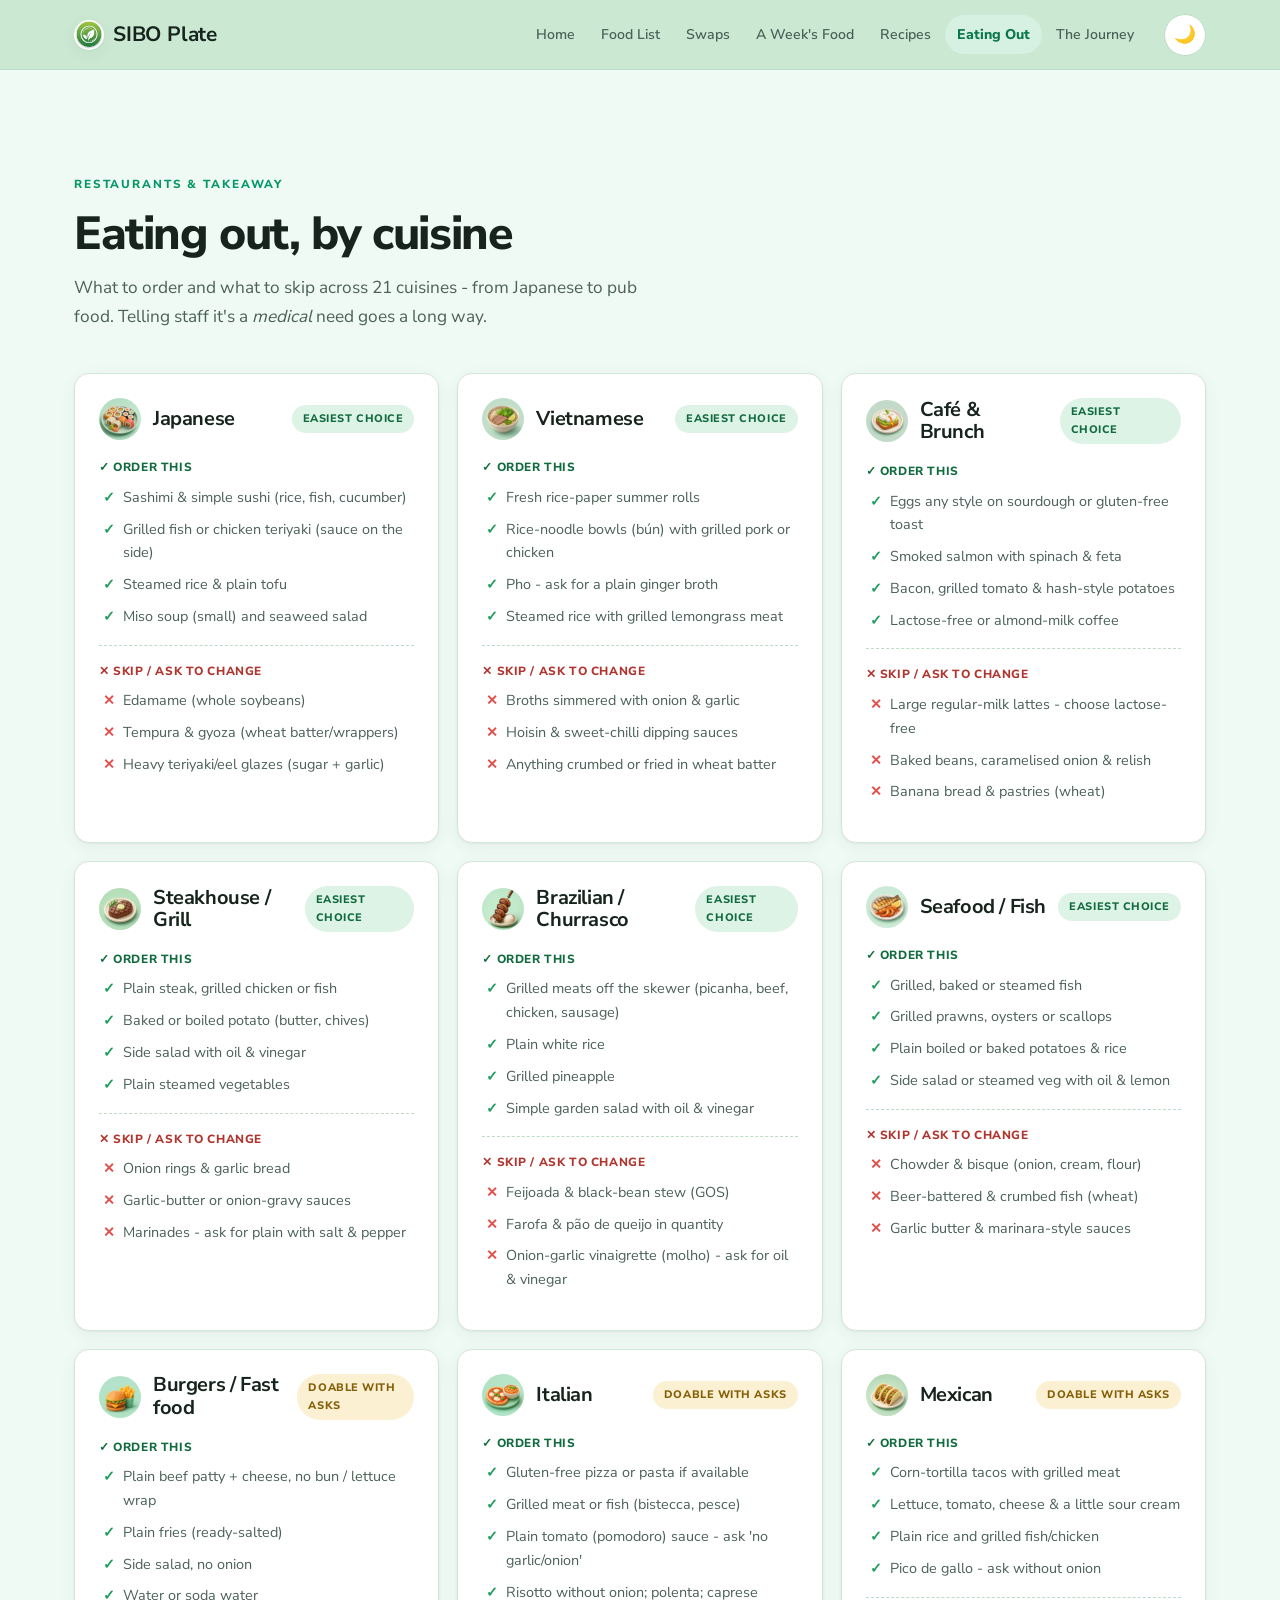
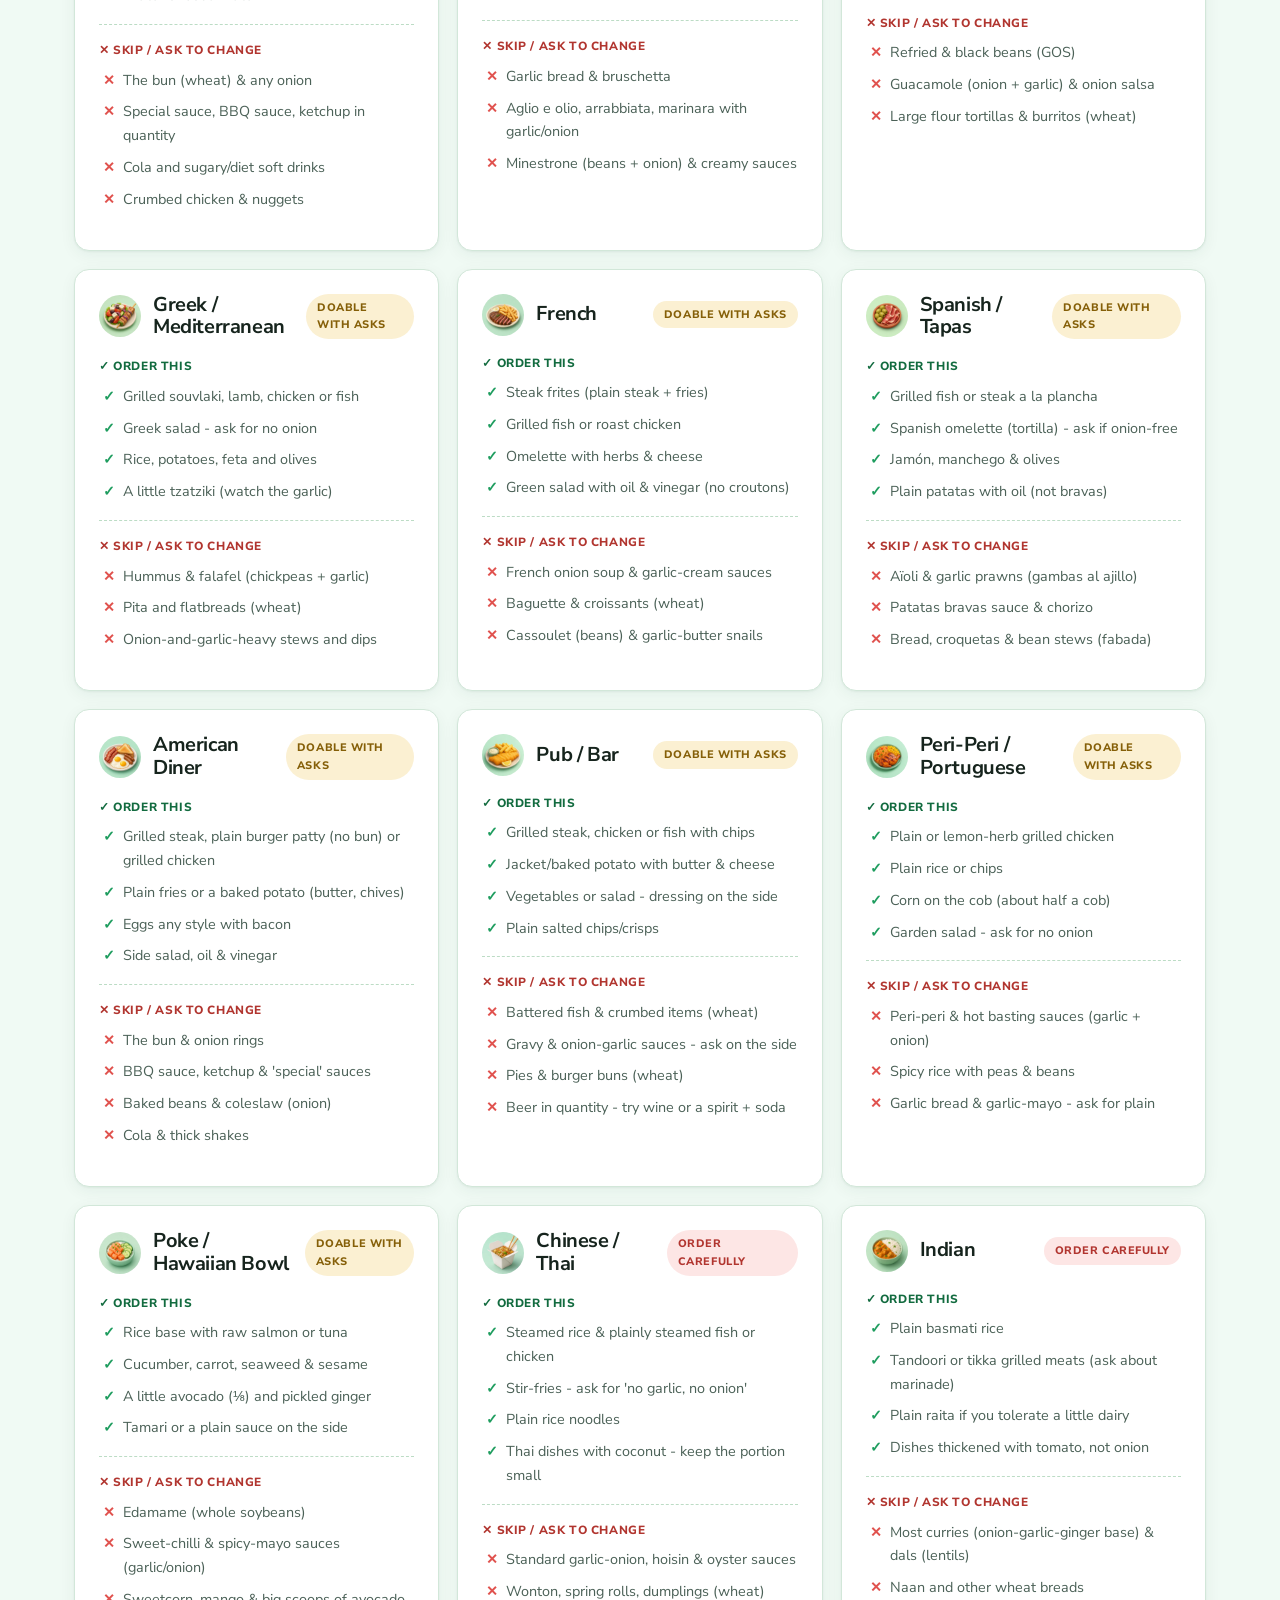
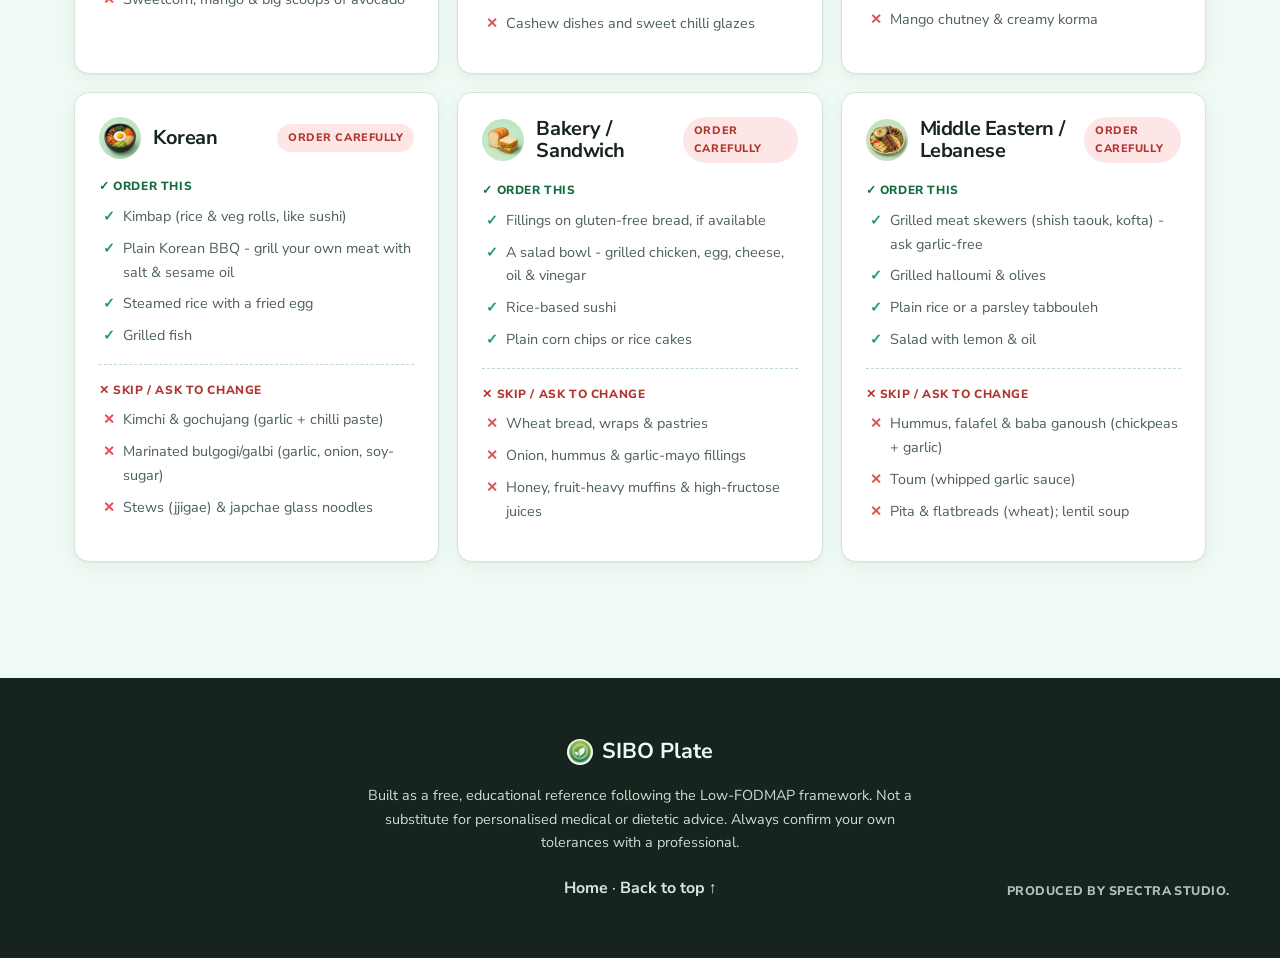
==== eating-out.html @ 744a4875 "Revert "Add 5 selectable colour themes with a header palette picker" This reverts commit 7a959d44ee6" ====
<!DOCTYPE html>
<html lang="en">
<head>
  <meta charset="UTF-8" />
  <meta name="viewport" content="width=device-width, initial-scale=1.0" />
  <meta name="description" content="How to eat out with SIBO on a Low-FODMAP diet - what to order and what to skip across 21 cuisines, from Japanese and Vietnamese to pub, café and bakery." />
  <title>Eating Out · SIBO Plate</title>

  <link rel="preload" href="fonts/nunito-sans.woff2" as="font" type="font/woff2" crossorigin />
  <link rel="stylesheet" href="css/styles.css?v=20260723-1" />
  <link rel="icon" href="assets/img/logo.webp" />
</head>
<body data-page="eatout">
  <main>
    <section id="eatout" class="section">
      <div class="section-head">
        <span class="kicker">Restaurants &amp; takeaway</span>
        <h2>Eating out, by cuisine</h2>
        <p class="section-sub">What to order and what to skip across 21 cuisines - from Japanese to pub food. Telling staff it's a <em>medical</em> need goes a long way.</p>
      </div>
      <div id="cuisineGrid" class="cuisine-grid"></div>
    </section>
  </main>

  <script src="js/data.js?v=20260723-1"></script>
  <script src="js/layout.js?v=20260723-1"></script>
  <script src="js/app.js?v=20260723-1"></script>
</body>
</html>
---- css/styles.css ----
/* =========================================================================
   SIBO Plate - Stylesheet  ·  "Fresh Green · Modern Wellbeing"
   Self-contained: self-hosted variable font (Nunito Sans), no external CDNs.
   ========================================================================= */

/* ----------------------------- Fonts ----------------------------- */
@font-face {
  font-family: "Nunito Sans";
  src: url("../fonts/nunito-sans.woff2") format("woff2");
  font-weight: 200 900;
  font-style: normal;
  font-display: swap;
}

/* ----------------------------- Design tokens ----------------------------- */
:root {
  /* Fresh green surfaces (light) */
  --bg:            #f0faf4;
  --bg-alt:        #e3f3e8;
  --surface:       #ffffff;
  --surface-2:     #eef8f1;
  --header-bg:     #c7e6cf;
  --ink:           #16241d;
  --ink-soft:      #4b6157;
  --ink-faint:     #84a094;
  --border:        #d2e7d9;
  --border-strong: #bcdcc5;

  /* Primary = fresh emerald */
  --primary:       #109a63;
  --primary-deep:  #0b774c;
  --primary-soft:  #d6f0e2;

  /* Accent = vivid mint-emerald (CTAs / highlights) */
  --accent:        #10b981;
  --accent-deep:   #059669;
  --accent-soft:   #d3f4e6;

  /* Traffic lights (clean, accessible) */
  --green:         #1f9d5f;  --green-bg: #ddf3e6;  --green-ink: #126b3f;
  --yellow:        #c8920c;  --yellow-bg:#fbf0d2;  --yellow-ink:#855f08;
  --red:           #e0524e;  --red-bg:   #fde6e5;  --red-ink:   #b1352f;

  /* Shape + depth */
  --radius:        15px;
  --radius-sm:     11px;
  --radius-lg:     22px;
  --shadow-sm:     0 1px 2px rgba(16,60,40,.05), 0 4px 16px rgba(16,72,46,.06);
  --shadow-md:     0 8px 26px rgba(12,70,45,.09), 0 18px 44px rgba(12,70,45,.07);
  --shadow-lg:     0 28px 70px rgba(8,52,36,.18);

  --maxw:          1180px;
  --header-h:      70px;

  /* --serif kept as the variable name, now a clean sans for a modern look */
  --serif: "Nunito Sans", -apple-system, BlinkMacSystemFont, "Segoe UI", Roboto, sans-serif;
  --sans:  "Nunito Sans", -apple-system, BlinkMacSystemFont, "Segoe UI", Roboto, sans-serif;
  --ease:  cubic-bezier(.4, 0, .2, 1);
}

[data-theme="dark"] {
  --bg:            #0e1613;
  --bg-alt:        #0a1210;
  --surface:       #16211c;
  --surface-2:     #1d2a24;
  --header-bg:     #070d0b;
  --ink:           #e9f2ec;
  --ink-soft:      #a6bbb0;
  --ink-faint:     #74907f;
  --border:        #25342c;
  --border-strong: #324339;

  --primary:       #34d399;
  --primary-deep:  #6ee7b7;
  --primary-soft:  #112a20;

  --accent:        #2dd4a4;
  --accent-deep:   #5fe9c2;
  --accent-soft:   #0f2a20;

  --green: #3ecf86; --green-bg: #122a1d; --green-ink: #84e3b0;
  --yellow:#e0b04a; --yellow-bg:#2c2410; --yellow-ink:#f0cd80;
  --red:   #f0726e; --red-bg:   #341a1a; --red-ink:  #f4a6a2;

  --shadow-sm: 0 1px 2px rgba(0,0,0,.45);
  --shadow-md: 0 10px 28px rgba(0,0,0,.5);
  --shadow-lg: 0 28px 70px rgba(0,0,0,.65);
}

/* ----------------------------- Base ----------------------------- */
* { box-sizing: border-box; }
html { scroll-behavior: smooth; scroll-padding-top: calc(var(--header-h) + 14px); }
body {
  margin: 0; font-family: var(--sans); color: var(--ink); background: var(--bg);
  line-height: 1.65; -webkit-font-smoothing: antialiased; text-rendering: optimizeLegibility;
  transition: background .4s var(--ease), color .4s var(--ease);
}
h1, h2, h3, h4 { font-family: var(--serif); line-height: 1.12; margin: 0; font-weight: 700; letter-spacing: -.02em; }
p { margin: 0; }
a { color: var(--primary-deep); text-decoration: none; }
a:hover { text-decoration: underline; }
em { font-style: italic; }
::selection { background: var(--accent-soft); color: var(--accent-deep); }

/* ----------------------------- Header ----------------------------- */
.site-header {
  position: sticky; top: 0; z-index: 50; height: var(--header-h);
  background: color-mix(in srgb, var(--header-bg) 90%, transparent);
  backdrop-filter: saturate(160%) blur(14px);
  border-bottom: 1px solid var(--border-strong);
}
.header-inner { max-width: var(--maxw); margin: 0 auto; height: 100%; padding: 0 24px; display: flex; align-items: center; gap: 18px; }
.brand { display: flex; align-items: center; gap: 9px; font-family: var(--serif); font-weight: 700; font-size: 1.3rem; color: var(--ink); letter-spacing: -.01em; }
.brand:hover { text-decoration: none; }
.brand-mark { font-size: 1.35rem; }
.main-nav { margin-left: auto; display: flex; gap: 2px; flex-wrap: wrap; }
.main-nav a { color: var(--ink-soft); font-weight: 600; font-size: .88rem; padding: 8px 12px; border-radius: 999px; transition: color .2s, background .2s; }
.main-nav a:hover { color: var(--primary-deep); background: var(--primary-soft); text-decoration: none; }
.main-nav a.is-active, .main-nav a[aria-current="page"] { color: var(--primary-deep); background: var(--primary-soft); font-weight: 800; }
.header-actions { display: flex; align-items: center; gap: 6px; }
.icon-btn {
  display: grid; place-items: center; width: 42px; height: 42px; border-radius: 50%;
  border: 1px solid var(--border-strong); background: var(--surface); color: var(--ink);
  font-size: 1.1rem; cursor: pointer; transition: background .2s, border-color .2s, transform .15s;
}
.icon-btn:hover { background: var(--surface-2); border-color: var(--accent); }
.icon-btn:active { transform: scale(.93); }
.nav-toggle { display: none; }

/* ----------------------------- Hero ----------------------------- */
.hero {
  position: relative; overflow: hidden;
  padding: clamp(56px, 9vw, 120px) 24px clamp(44px, 6vw, 84px);
  background:
    radial-gradient(1200px 520px at 82% -6%, var(--accent-soft), transparent 58%),
    radial-gradient(1000px 560px at 4% 10%, var(--primary-soft), transparent 56%);
}
.hero-content { position: relative; max-width: var(--maxw); margin: 0 auto; }
.eyebrow { text-transform: uppercase; letter-spacing: .18em; font-size: .74rem; font-weight: 800; color: var(--accent-deep); margin-bottom: 20px; }
.hero h1 { font-size: clamp(2.5rem, 6.2vw, 4.7rem); font-weight: 800; max-width: 15ch; letter-spacing: -.035em; }
.hero h1 .accent { color: var(--primary); }
.lede { margin-top: 24px; max-width: 56ch; font-size: clamp(1.08rem, 2vw, 1.32rem); color: var(--ink-soft); }
.lede strong { color: var(--ink); font-weight: 700; }
.hero-cta { margin-top: 32px; display: flex; gap: 13px; flex-wrap: wrap; }
.btn { display: inline-flex; align-items: center; gap: 8px; padding: 14px 28px; border-radius: 999px; font-weight: 700; font-size: 1rem; font-family: var(--sans); cursor: pointer; border: 1.5px solid transparent; transition: transform .15s, box-shadow .2s, background .2s; }
.btn:hover { text-decoration: none; transform: translateY(-2px); }
.btn-primary { background: var(--accent); color: #fff; box-shadow: 0 8px 22px color-mix(in srgb, var(--accent) 40%, transparent); }
.btn-primary:hover { background: var(--accent-deep); }
.btn-ghost { background: transparent; color: var(--ink); border-color: var(--border-strong); }
.btn-ghost:hover { background: var(--surface); border-color: var(--accent); }

.hero-stats { display: flex; gap: clamp(22px, 5vw, 56px); margin: 44px 0 0; flex-wrap: wrap; }
.hero-stats div { display: flex; flex-direction: column; }
.hero-stats dt { font-family: var(--serif); font-size: clamp(1.7rem, 3vw, 2.3rem); font-weight: 600; color: var(--primary-deep); }
.hero-stats dd { margin: 2px 0 0; font-size: .82rem; text-transform: uppercase; letter-spacing: .08em; color: var(--ink-faint); font-weight: 700; }

/* ----------------------------- Disclaimer ----------------------------- */
.disclaimer {
  max-width: var(--maxw); margin: 0 auto; padding: 16px 22px; display: flex; gap: 14px; align-items: flex-start;
  background: var(--surface); border: 1px solid var(--border); border-left: 4px solid var(--accent);
  border-radius: var(--radius-sm); box-shadow: var(--shadow-sm); position: relative; z-index: 2;
  width: calc(100% - 48px); margin-top: -8px;
}
.disclaimer-icon { font-size: 1.25rem; }
.disclaimer p { font-size: .92rem; color: var(--ink-soft); }
.disclaimer strong { color: var(--ink); }

/* ----------------------------- Sections ----------------------------- */
.section { max-width: var(--maxw); margin: 0 auto; padding: clamp(58px, 8vw, 100px) 24px; }
.section-alt { background: var(--bg-alt); max-width: none; }
.section-alt > * { max-width: var(--maxw); margin-left: auto; margin-right: auto; }
.section-head { margin-bottom: 42px; }
.kicker { display: inline-block; text-transform: uppercase; letter-spacing: .16em; font-size: .73rem; font-weight: 800; color: var(--accent-deep); margin-bottom: 14px; }
.section-head h2 { font-size: clamp(1.9rem, 4vw, 2.9rem); font-weight: 800; letter-spacing: -.03em; }
.section-sub { margin-top: 14px; max-width: 60ch; color: var(--ink-soft); font-size: 1.08rem; }

/* ----------------------------- At a glance ----------------------------- */
.glance-grid { display: grid; grid-template-columns: 1fr 1fr; gap: 20px; margin-bottom: 30px; }
.glance-panel { background: var(--surface); border: 1px solid var(--border); border-radius: var(--radius); padding: 28px; box-shadow: var(--shadow-sm); }
.glance-eat   { border-top: 5px solid var(--green); }
.glance-avoid { border-top: 5px solid var(--red); }
.glance-panel h3 { display: flex; align-items: center; gap: 10px; font-size: 1.2rem; margin-bottom: 18px; }
.glance-badge { font-family: var(--sans); font-size: .68rem; font-weight: 800; text-transform: uppercase; letter-spacing: .05em; padding: 4px 11px; border-radius: 999px; }
.glance-badge.eat   { background: var(--green-bg); color: var(--green-ink); }
.glance-badge.avoid { background: var(--red-bg);  color: var(--red-ink); }
.glance-list { list-style: none; padding: 0; margin: 0; display: grid; gap: 13px; }
.glance-list li { display: grid; grid-template-columns: 96px 1fr; gap: 12px; align-items: baseline; font-size: .94rem; }
.glance-list .g-group { font-weight: 800; color: var(--ink); font-size: .82rem; text-transform: uppercase; letter-spacing: .04em; }
.glance-list .g-items { color: var(--ink-soft); }

.principles-grid { display: grid; grid-template-columns: repeat(4, 1fr); gap: 16px; }
.principle { background: var(--surface); border: 1px solid var(--border); border-radius: var(--radius); padding: 22px; box-shadow: var(--shadow-sm); transition: transform .2s var(--ease), box-shadow .2s; }
.principle:hover { transform: translateY(-4px); box-shadow: var(--shadow-md); }
.principle-icon { width: 50px; height: 50px; border-radius: 50%; display: grid; place-items: center; font-size: 1.5rem; background: var(--accent-soft); margin-bottom: 14px; }
.principle h3 { font-size: 1.08rem; margin-bottom: 7px; }
.principle p { font-size: .92rem; color: var(--ink-soft); }

/* ----------------------------- Quick links (home) ----------------------------- */
.quicklinks-grid { display: grid; grid-template-columns: repeat(3, minmax(0, 1fr)); gap: 16px; }
.quicklink-card { display: flex; flex-direction: column; align-items: flex-start; background: var(--surface); border: 1px solid var(--border); border-radius: var(--radius); padding: 24px; box-shadow: var(--shadow-sm); color: var(--ink); transition: transform .18s var(--ease), box-shadow .18s, border-color .18s; }
.quicklink-card:hover { transform: translateY(-4px); box-shadow: var(--shadow-md); border-color: var(--accent); text-decoration: none; }
.quicklink-card .ql-icon { font-size: 1.9rem; }
.quicklink-card h3 { font-size: 1.18rem; margin: 12px 0 6px; }
.quicklink-card p { font-size: .92rem; color: var(--ink-soft); }
.quicklink-card .ql-go { margin-top: 14px; font-size: .85rem; font-weight: 800; color: var(--accent-deep); }

/* ----------------------------- Food explorer ----------------------------- */
.explorer-controls { display: flex; gap: 16px; flex-wrap: wrap; align-items: center; justify-content: space-between; margin-bottom: 18px; }
.search-wrap { position: relative; flex: 1 1 300px; max-width: 460px; }
.search-icon { position: absolute; left: 18px; top: 50%; transform: translateY(-50%); opacity: .55; font-size: .95rem; }
#foodSearch {
  width: 100%; padding: 15px 18px 15px 46px; border: 1.5px solid var(--border-strong); border-radius: 999px;
  background: var(--surface); color: var(--ink); font-size: 1rem; font-family: inherit; transition: border-color .2s, box-shadow .2s;
}
#foodSearch:focus { outline: none; border-color: var(--accent); box-shadow: 0 0 0 4px var(--accent-soft); }
.status-filters { display: flex; gap: 8px; flex-wrap: wrap; }
.chip { display: inline-flex; align-items: center; gap: 7px; padding: 10px 17px; border-radius: 999px; font-weight: 700; font-size: .88rem; font-family: inherit; border: 1.5px solid var(--border-strong); background: var(--surface); color: var(--ink-soft); cursor: pointer; transition: all .18s var(--ease); }
.chip:hover { border-color: var(--accent); color: var(--accent-deep); }
.chip-status.is-active { background: var(--ink); color: var(--bg); border-color: var(--ink); }
.cat-filters { display: flex; gap: 9px; flex-wrap: wrap; margin-bottom: 24px; }
.cat-chip { display: inline-flex; align-items: center; gap: 6px; padding: 9px 15px; border-radius: 999px; font-weight: 600; font-size: .86rem; font-family: inherit; border: 1.5px solid var(--border); background: var(--surface); color: var(--ink-soft); cursor: pointer; transition: all .18s var(--ease); }
.cat-chip:hover { border-color: var(--accent); color: var(--accent-deep); }
.cat-chip.is-active { background: var(--accent); color: #fff; border-color: var(--accent); }
.cat-ico { display: inline-flex; align-items: center; justify-content: center; width: 20px; height: 20px; }
.cat-ico img { width: 20px; height: 20px; object-fit: cover; border-radius: 50%; display: block; }
.cat-ico .cat-emoji { display: none; }
.cat-ico.noimg img { display: none; }
.cat-ico.noimg .cat-emoji { display: inline; }

/* ----------------------------- Brand logo ----------------------------- */
.brand-mark { display: inline-flex; align-items: center; }
.brand-logo { width: 30px; height: 30px; border-radius: 50%; object-fit: cover; display: block; box-shadow: var(--shadow-sm); }
.brand-mark .brand-emoji { display: none; }
.brand-mark.noimg .brand-logo { display: none; }
.brand-mark.noimg .brand-emoji { display: inline; }
.footer-mark { vertical-align: middle; }
.footer-mark .brand-logo { width: 26px; height: 26px; }

/* ----------------------------- Cuisine icon ----------------------------- */
.cuisine-ico { position: relative; width: 42px; height: 42px; flex: none; display: inline-flex; align-items: center; justify-content: center; }
.cuisine-ico img { width: 42px; height: 42px; border-radius: 50%; object-fit: cover; display: block; }
.cuisine-ico .cuisine-emoji { display: none; }
.cuisine-ico.noimg img { display: none; }
.cuisine-ico.noimg .cuisine-emoji { display: inline; font-size: 1.95rem; }

/* ----------------------------- A Week's Food ----------------------------- */
.week-grid { display: grid; grid-template-columns: repeat(auto-fill, minmax(300px, 1fr)); gap: 18px; }
.day-card { background: var(--surface); border: 1px solid var(--border); border-radius: var(--radius); padding: 22px 24px; box-shadow: var(--shadow-sm); }
.day-name { font-family: var(--serif); font-size: 1.3rem; margin-bottom: 14px; padding-bottom: 10px; border-bottom: 2px solid var(--accent-soft); color: var(--accent-deep); }
.day-meals { list-style: none; padding: 0; margin: 0; display: grid; gap: 14px; }
.day-meal { display: flex; gap: 12px; align-items: flex-start; }
.day-meal .meal-emoji { font-size: 1.5rem; flex: none; line-height: 1.2; }
.day-meal-text { display: flex; flex-direction: column; gap: 1px; }
.meal-slot-label { font-size: .7rem; font-weight: 800; text-transform: uppercase; letter-spacing: .06em; color: var(--ink-faint); }
.meal-title { font-weight: 700; font-size: .98rem; }
.meal-detail { font-size: .86rem; color: var(--ink-soft); }
.result-count { font-size: .86rem; color: var(--ink-faint); margin-bottom: 18px; font-weight: 700; }

.food-grid { display: grid; grid-template-columns: repeat(auto-fill, minmax(248px, 1fr)); gap: 15px; }
.food-card { position: relative; background: var(--surface); border: 1px solid var(--border); border-left: 5px solid var(--border); border-radius: var(--radius-sm); padding: 16px 18px; box-shadow: var(--shadow-sm); transition: transform .16s var(--ease), box-shadow .16s; }
.food-card:hover { transform: translateY(-3px); box-shadow: var(--shadow-md); }
.food-card.s-green  { border-left-color: var(--green); }
.food-card.s-yellow { border-left-color: var(--yellow); }
.food-card.s-red    { border-left-color: var(--red); }
.food-card-top { display: flex; align-items: flex-start; justify-content: space-between; gap: 10px; margin-bottom: 6px; }
.food-name { font-weight: 700; font-size: 1rem; color: var(--ink); }
.food-badge { flex: none; font-size: .66rem; font-weight: 800; text-transform: uppercase; letter-spacing: .04em; padding: 3px 9px; border-radius: 999px; margin-top: 2px; }
.s-green  .food-badge { background: var(--green-bg);  color: var(--green-ink); }
.s-yellow .food-badge { background: var(--yellow-bg); color: var(--yellow-ink); }
.s-red    .food-badge { background: var(--red-bg);    color: var(--red-ink); }
.food-note { font-size: .85rem; color: var(--ink-soft); }
.food-instead { margin-top: 9px; font-size: .82rem; color: var(--green-ink); background: var(--green-bg); border-radius: 8px; padding: 6px 10px; font-weight: 600; }
.food-instead b { font-weight: 800; }
.no-results { text-align: center; padding: 44px; color: var(--ink-faint); font-size: 1.05rem; }

/* ----------------------------- Swaps ----------------------------- */
.swap-grid { display: grid; grid-template-columns: repeat(auto-fill, minmax(340px, 1fr)); gap: 18px; }
.swap-card { background: var(--surface); border: 1px solid var(--border); border-radius: var(--radius); overflow: hidden; box-shadow: var(--shadow-sm); transition: transform .2s var(--ease), box-shadow .2s; }
.swap-card:hover { transform: translateY(-4px); box-shadow: var(--shadow-md); }
.swap-head { display: flex; align-items: center; gap: 12px; padding: 17px 20px; }
.swap-emoji { font-size: 1.7rem; }
.swap-head h3 { font-size: 1.12rem; }
.swap-row { padding: 15px 20px; }
.swap-row.avoid { background: var(--red-bg); }
.swap-row.eat   { background: var(--green-bg); }
.swap-tag { display: inline-flex; align-items: center; gap: 6px; font-size: .7rem; font-weight: 800; text-transform: uppercase; letter-spacing: .05em; margin-bottom: 6px; font-family: var(--sans); }
.swap-row.avoid .swap-tag { color: var(--red-ink); }
.swap-row.eat .swap-tag { color: var(--green-ink); }
.swap-title { font-family: var(--serif); font-weight: 600; color: var(--ink); font-size: 1.12rem; }
.swap-detail { font-size: .88rem; color: var(--ink-soft); margin-top: 4px; }
.swap-arrow { text-align: center; margin: -8px 0; position: relative; z-index: 1; }
.swap-arrow span { background: var(--surface); border: 1px solid var(--border-strong); border-radius: 50%; width: 32px; height: 32px; display: inline-grid; place-items: center; box-shadow: var(--shadow-sm); color: var(--accent); font-weight: 800; }

/* ----------------------------- Snacks ----------------------------- */
.snack-grid { display: grid; grid-template-columns: repeat(auto-fill, minmax(252px, 1fr)); gap: 15px; }
.snack-card { display: flex; gap: 13px; align-items: flex-start; background: var(--surface); border: 1px solid var(--border); border-radius: var(--radius-sm); padding: 17px; box-shadow: var(--shadow-sm); transition: transform .16s var(--ease), box-shadow .16s; }
.snack-card:hover { transform: translateY(-3px); box-shadow: var(--shadow-md); }
.snack-emoji { font-size: 1.6rem; line-height: 1; flex: none; }
.snack-name { font-weight: 700; font-size: .98rem; }
.snack-note { font-size: .84rem; color: var(--ink-soft); margin-top: 3px; }

/* ----------------------------- Meal timeline ----------------------------- */
.meal-timeline { display: grid; gap: 14px; }
.meal-row { display: grid; grid-template-columns: 168px 1fr; gap: 24px; align-items: start; background: var(--surface); border: 1px solid var(--border); border-radius: var(--radius); padding: 22px 26px; box-shadow: var(--shadow-sm); }
.meal-slot { display: flex; align-items: center; gap: 11px; font-family: var(--serif); font-weight: 600; font-size: 1.05rem; color: var(--accent-deep); }
.meal-slot .meal-emoji { font-size: 1.4rem; }
.meal-main h3 { font-size: 1.18rem; margin-bottom: 5px; }
.meal-main p { font-size: .94rem; color: var(--ink-soft); }
.meal-alt { margin-top: 8px; font-size: .85rem; color: var(--ink-faint); font-style: italic; }

/* ----------------------------- Recipes ----------------------------- */
.recipe-grid { display: grid; grid-template-columns: repeat(auto-fill, minmax(284px, 1fr)); gap: 18px; }
.recipe-card { text-align: left; cursor: pointer; background: var(--surface); border: 1px solid var(--border); border-radius: var(--radius); padding: 0; overflow: hidden; box-shadow: var(--shadow-sm); font-family: inherit; display: flex; flex-direction: column; transition: transform .18s var(--ease), box-shadow .18s, border-color .18s; }
.recipe-card:hover { transform: translateY(-4px); box-shadow: var(--shadow-md); border-color: var(--accent); }
.recipe-thumb { position: relative; width: 100%; aspect-ratio: 4 / 3; background: var(--bg-alt); display: flex; align-items: center; justify-content: center; }
.recipe-thumb img { width: 100%; height: 100%; object-fit: cover; display: block; }
.recipe-thumb .recipe-emoji { display: none; font-size: 2.8rem; }
.recipe-thumb.noimg img { display: none; }
.recipe-thumb.noimg .recipe-emoji { display: block; }
.recipe-card-body { padding: 16px 22px 22px; display: flex; flex-direction: column; flex: 1; }
.recipe-emoji { font-size: 2.1rem; }
.recipe-card h3 { font-size: 1.2rem; margin: 4px 0 6px; }
.recipe-tagline { font-size: .9rem; color: var(--ink-soft); }
.recipe-meta { display: flex; gap: 14px; margin-top: auto; padding-top: 14px; font-size: .8rem; color: var(--ink-faint); font-weight: 700; }
.recipe-meta span { display: inline-flex; align-items: center; gap: 5px; }
.recipe-open { margin-top: 12px; font-size: .85rem; font-weight: 800; color: var(--accent-deep); }

/* ----------------------------- Modal ----------------------------- */
.modal { position: fixed; inset: 0; z-index: 100; display: grid; place-items: center; padding: 20px; }
.modal[hidden] { display: none; }
.modal-backdrop { position: absolute; inset: 0; background: rgba(6,22,16,.55); backdrop-filter: blur(3px); animation: fade .25s var(--ease); }
.modal-card { position: relative; background: var(--surface); border-radius: var(--radius-lg); max-width: 660px; width: 100%; max-height: 88vh; overflow-y: auto; box-shadow: var(--shadow-lg); padding: 38px; animation: pop .28s var(--ease); }
.modal-close { position: absolute; top: 18px; right: 18px; width: 40px; height: 40px; border-radius: 50%; border: 1px solid var(--border); background: var(--surface-2); color: var(--ink); font-size: 1.4rem; line-height: 1; cursor: pointer; transition: background .2s, transform .15s; }
.modal-close:hover { background: var(--border); transform: rotate(90deg); }
@keyframes fade { from { opacity: 0; } }
@keyframes pop { from { opacity: 0; transform: translateY(14px) scale(.98); } }
.modal-emoji { font-size: 2.8rem; }
.modal-figure { position: relative; width: 100%; aspect-ratio: 16 / 9; background: var(--bg-alt); border-radius: var(--radius); overflow: hidden; margin-bottom: 22px; display: flex; align-items: center; justify-content: center; }
.modal-figure img { width: 100%; height: 100%; object-fit: cover; display: block; }
.modal-figure .modal-emoji { display: none; }
.modal-figure.noimg { aspect-ratio: auto; background: none; margin-bottom: 6px; }
.modal-figure.noimg .modal-emoji { display: block; }
.modal-card h2 { font-size: 1.8rem; margin: 10px 0 6px; }
.modal-tagline { color: var(--ink-soft); font-size: 1.02rem; }
.modal-meta { display: flex; gap: 16px; margin: 18px 0; flex-wrap: wrap; }
.modal-meta .pill { background: var(--accent-soft); color: var(--accent-deep); font-weight: 700; font-size: .82rem; padding: 6px 14px; border-radius: 999px; }
.modal-why { background: var(--surface-2); border-radius: var(--radius-sm); padding: 15px 17px; font-size: .92rem; color: var(--ink-soft); margin-bottom: 24px; }
.modal-why strong { color: var(--ink); }
.modal-section-title { font-size: .78rem; text-transform: uppercase; letter-spacing: .1em; font-weight: 800; color: var(--accent-deep); margin: 0 0 13px; font-family: var(--sans); }
.modal-ingredients { list-style: none; padding: 0; margin: 0 0 26px; display: grid; gap: 8px; }
.modal-ingredients li { padding-left: 26px; position: relative; font-size: .95rem; }
.modal-ingredients li::before { content: "•"; position: absolute; left: 8px; color: var(--accent); font-weight: 800; }
.modal-steps { padding-left: 0; margin: 0; list-style: none; counter-reset: step; display: grid; gap: 14px; }
.modal-steps li { position: relative; padding-left: 44px; font-size: .96rem; counter-increment: step; }
.modal-steps li::before { content: counter(step); position: absolute; left: 0; top: -2px; width: 30px; height: 30px; border-radius: 50%; background: var(--accent); color: #fff; display: grid; place-items: center; font-size: .82rem; font-weight: 800; font-family: var(--sans); }
.modal-safety { margin-top: 24px; background: var(--yellow-bg); border: 1px solid var(--yellow); border-radius: var(--radius-sm); padding: 15px 17px; font-size: .88rem; color: var(--yellow-ink); }

/* ----------------------------- Cuisine ----------------------------- */
.cuisine-grid { display: grid; grid-template-columns: repeat(auto-fill, minmax(330px, 1fr)); gap: 18px; }
.cuisine-card { background: var(--surface); border: 1px solid var(--border); border-radius: var(--radius); padding: 24px; box-shadow: var(--shadow-sm); transition: transform .18s var(--ease), box-shadow .18s; }
.cuisine-card:hover { transform: translateY(-4px); box-shadow: var(--shadow-md); }
.cuisine-head { display: flex; align-items: center; gap: 12px; margin-bottom: 18px; }
.cuisine-emoji { font-size: 1.95rem; }
.cuisine-head h3 { font-size: 1.25rem; }
.verdict { font-family: var(--sans); font-size: .68rem; font-weight: 800; text-transform: uppercase; letter-spacing: .05em; padding: 5px 11px; border-radius: 999px; margin-left: auto; }
.verdict.best   { background: var(--green-bg); color: var(--green-ink); }
.verdict.ok     { background: var(--yellow-bg); color: var(--yellow-ink); }
.verdict.tricky { background: var(--red-bg); color: var(--red-ink); }
.cuisine-list { list-style: none; padding: 0; margin: 0 0 14px; display: grid; gap: 8px; }
.cuisine-list-label { font-size: .74rem; font-weight: 800; text-transform: uppercase; letter-spacing: .05em; margin-bottom: 8px; }
.cuisine-list-label.order { color: var(--green-ink); }
.cuisine-list-label.skip  { color: var(--red-ink); }
.cuisine-list li { font-size: .9rem; color: var(--ink-soft); padding-left: 24px; position: relative; }
.cuisine-list.order li::before { content: "✓"; position: absolute; left: 4px; color: var(--green); font-weight: 800; }
.cuisine-list.skip li::before  { content: "✕"; position: absolute; left: 4px; color: var(--red); font-weight: 800; }
.cuisine-divider { border: none; border-top: 1px dashed var(--border-strong); margin: 16px 0; }

/* ----------------------------- Phases (journey) ----------------------------- */
.phase-track { display: grid; grid-template-columns: repeat(3, 1fr); gap: 18px; margin-bottom: 36px; }
.phase-card { position: relative; background: var(--surface); border: 1px solid var(--border); border-radius: var(--radius); padding: 26px; box-shadow: var(--shadow-sm); overflow: hidden; }
.phase-card::before { content: ""; position: absolute; top: 0; left: 0; right: 0; height: 5px; }
.phase-card.p-red::before    { background: var(--red); }
.phase-card.p-yellow::before { background: var(--yellow); }
.phase-card.p-green::before  { background: var(--green); }
.phase-num { font-family: var(--serif); font-size: 2.6rem; font-weight: 600; line-height: 1; color: var(--border-strong); }
.phase-card h3 { font-size: 1.3rem; margin: 8px 0 4px; }
.phase-duration { display: inline-block; font-size: .76rem; font-weight: 800; text-transform: uppercase; letter-spacing: .05em; color: var(--accent-deep); margin-bottom: 12px; }
.phase-card p { font-size: .93rem; color: var(--ink-soft); }

/* ----------------------------- FAQ ----------------------------- */
.faq-extra { display: grid; gap: 11px; }
.faq-item { background: var(--surface); border: 1px solid var(--border); border-radius: var(--radius-sm); padding: 4px 22px; box-shadow: var(--shadow-sm); }
.faq-item summary { cursor: pointer; font-weight: 700; font-size: 1.02rem; padding: 16px 0; list-style: none; display: flex; justify-content: space-between; align-items: center; gap: 12px; }
.faq-item summary::-webkit-details-marker { display: none; }
.faq-item summary::after { content: "+"; font-size: 1.5rem; color: var(--accent); font-weight: 300; transition: transform .25s var(--ease); }
.faq-item[open] summary::after { transform: rotate(45deg); }
.faq-item p { padding: 0 0 18px; font-size: .94rem; color: var(--ink-soft); }

/* ----------------------------- Tips ----------------------------- */
.tip-grid { display: grid; grid-template-columns: repeat(auto-fill, minmax(290px, 1fr)); gap: 16px; }
.tip-card { display: flex; gap: 15px; background: var(--surface); border: 1px solid var(--border); border-radius: var(--radius); padding: 22px; box-shadow: var(--shadow-sm); }
.tip-emoji { font-size: 1.7rem; flex: none; }
.tip-card h3 { font-size: 1.06rem; margin-bottom: 5px; }
.tip-card p { font-size: .9rem; color: var(--ink-soft); }

/* ----------------------------- Sources ----------------------------- */
.source-list { list-style: none; padding: 0; margin: 0; display: grid; grid-template-columns: repeat(auto-fill, minmax(310px, 1fr)); gap: 11px; }
.source-list li a { display: flex; gap: 10px; align-items: center; background: var(--surface); border: 1px solid var(--border); border-radius: var(--radius-sm); padding: 15px 17px; color: var(--ink); font-size: .9rem; font-weight: 600; box-shadow: var(--shadow-sm); transition: border-color .2s, transform .15s; }
.source-list li a:hover { border-color: var(--accent); transform: translateX(3px); text-decoration: none; }
.source-list li a::before { content: "🔗"; font-size: .95rem; }

/* ----------------------------- Footer ----------------------------- */
.site-footer { background: var(--ink); color: var(--bg); padding: 56px 24px; margin-top: 16px; }
[data-theme="dark"] .site-footer { background: #08100d; color: var(--ink); }
[data-theme="dark"] .footer-meta a { color: var(--ink); }
.footer-inner { position: relative; max-width: var(--maxw); min-height: 148px; margin: 0 auto; text-align: center; }
.footer-brand { display: inline-flex; align-items: center; gap: 9px; font-family: var(--serif); font-weight: 700; font-size: 1.35rem; margin-bottom: 14px; }
.footer-note { max-width: 62ch; margin: 0 auto; font-size: .9rem; opacity: .85; }
.footer-meta { margin-top: 20px; }
.footer-meta a { color: var(--bg); font-weight: 700; opacity: .9; }
.footer-credit { position: absolute; right: 0; bottom: 0; margin: 0; font-size: .78rem; font-weight: 800; letter-spacing: .04em; text-transform: uppercase; opacity: .72; }

/* ----------------------------- Reveal animation ----------------------------- */
.reveal { opacity: 0; transform: translateY(24px); transition: opacity .7s var(--ease), transform .7s var(--ease); }
.reveal.in { opacity: 1; transform: none; }
@media (prefers-reduced-motion: reduce) { * { scroll-behavior: auto !important; } .reveal { opacity: 1; transform: none; transition: none; } }

/* ----------------------------- Responsive ----------------------------- */
@media (max-width: 1000px) {
  .principles-grid { grid-template-columns: repeat(2, 1fr); }
  .quicklinks-grid { grid-template-columns: repeat(2, minmax(0, 1fr)); }
}
@media (max-width: 860px) {
  .main-nav { position: fixed; inset: var(--header-h) 0 auto 0; flex-direction: column; gap: 2px; background: var(--surface); border-bottom: 1px solid var(--border); padding: 12px 20px; box-shadow: var(--shadow-md); transform: translateY(-135%); transition: transform .3s var(--ease); margin-left: 0; }
  .main-nav.open { transform: translateY(0); }
  .main-nav a { padding: 13px 12px; font-size: 1rem; }
  .nav-toggle { display: grid; }
  .meal-row { grid-template-columns: 1fr; gap: 10px; }
  .phase-track { grid-template-columns: 1fr; }
}
@media (max-width: 680px) {
  .glance-grid { grid-template-columns: 1fr; }
  .quicklinks-grid { grid-template-columns: 1fr; }
}
@media (max-width: 560px) {
  .principles-grid { grid-template-columns: 1fr; }
  .explorer-controls { flex-direction: column; align-items: stretch; }
  .search-wrap { max-width: none; flex: none; width: 100%; }
  .hero-cta .btn { flex: 1 1 auto; justify-content: center; }
  .modal-card { padding: 26px 20px; }
  .glance-list li { grid-template-columns: 1fr; gap: 2px; }
  .footer-inner { min-height: 0; padding-bottom: 28px; }
  .footer-credit { left: 0; right: 0; text-align: center; }
}

/* ----------------------------- Print ----------------------------- */
@media print {
  .site-header, .hero-cta, .header-actions, .explorer-controls, .cat-filters, .nav-toggle, .site-footer, .modal { display: none !important; }
  body { background: #fff; color: #000; }
  .section, .section-alt { background: #fff; page-break-inside: avoid; }
  .card, .food-card, .swap-card, .cuisine-card, .glance-panel, .phase-card { box-shadow: none; border: 1px solid #ccc; }
}
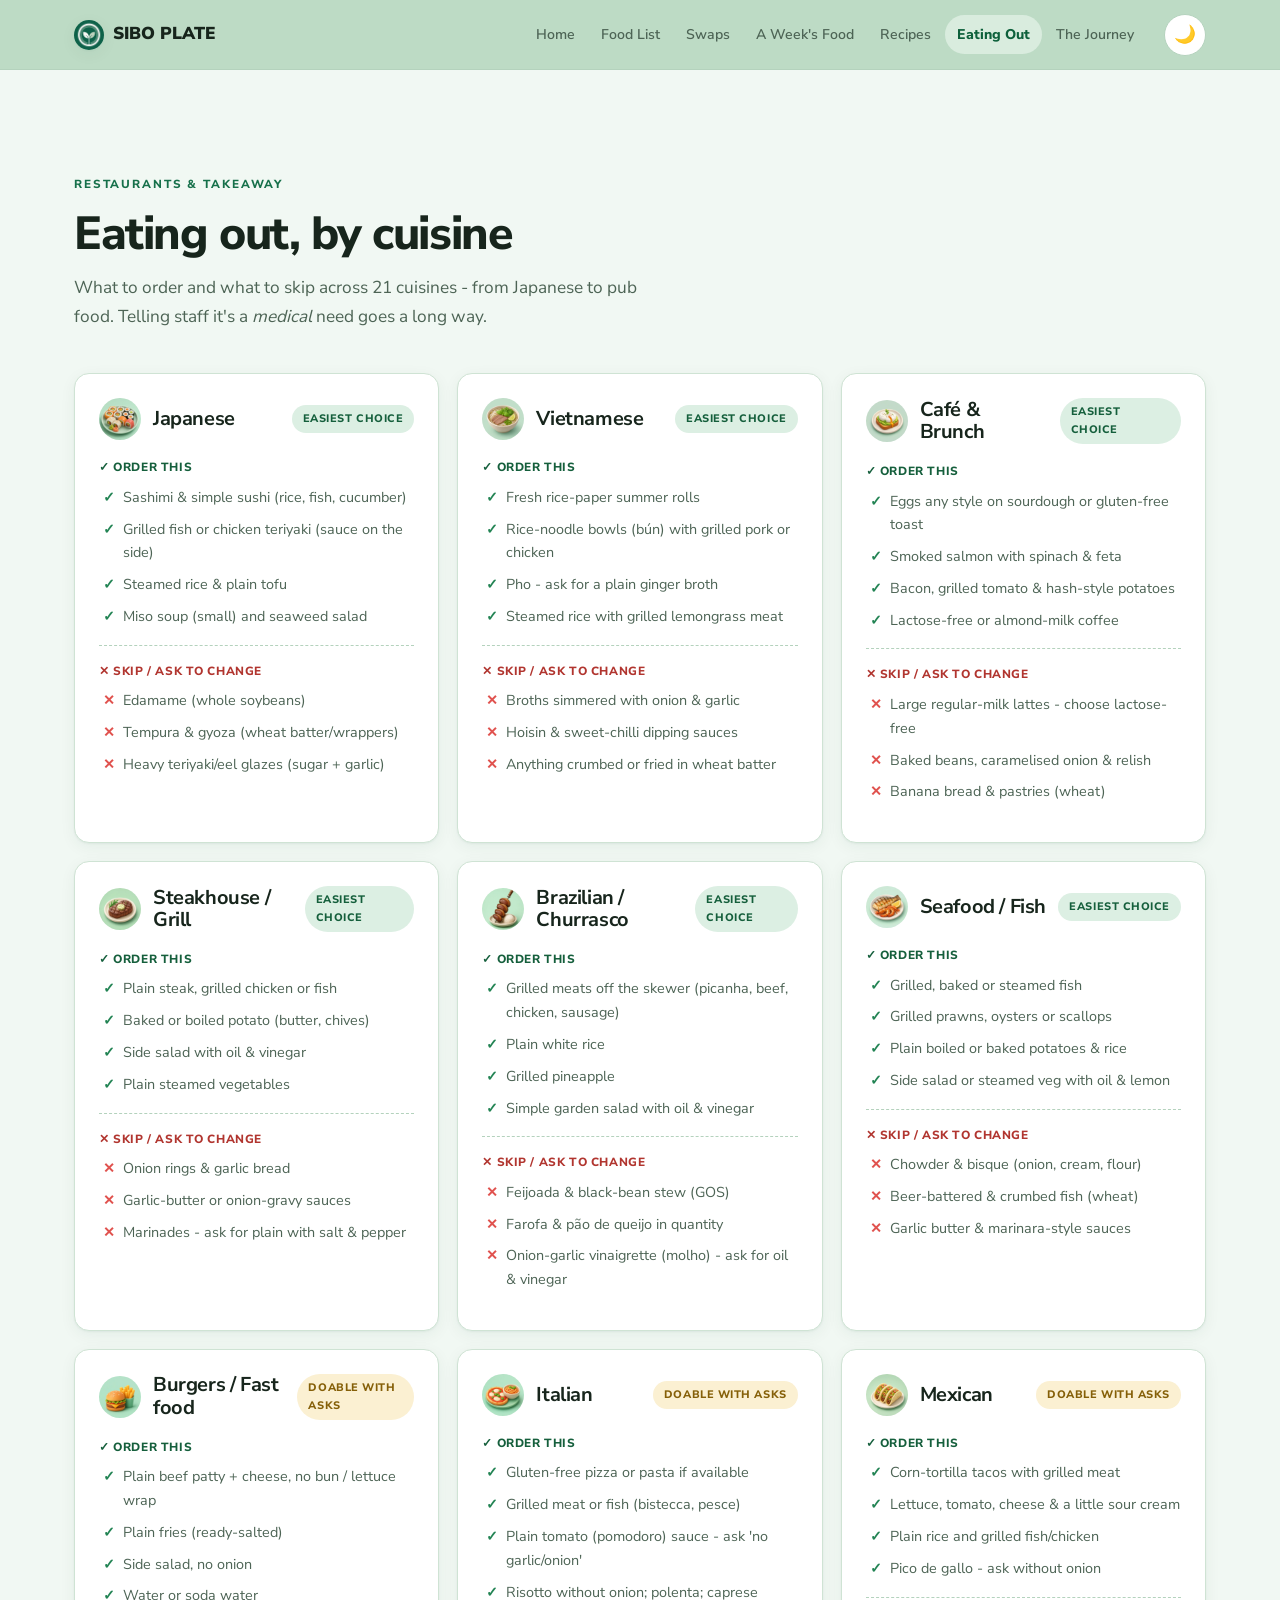
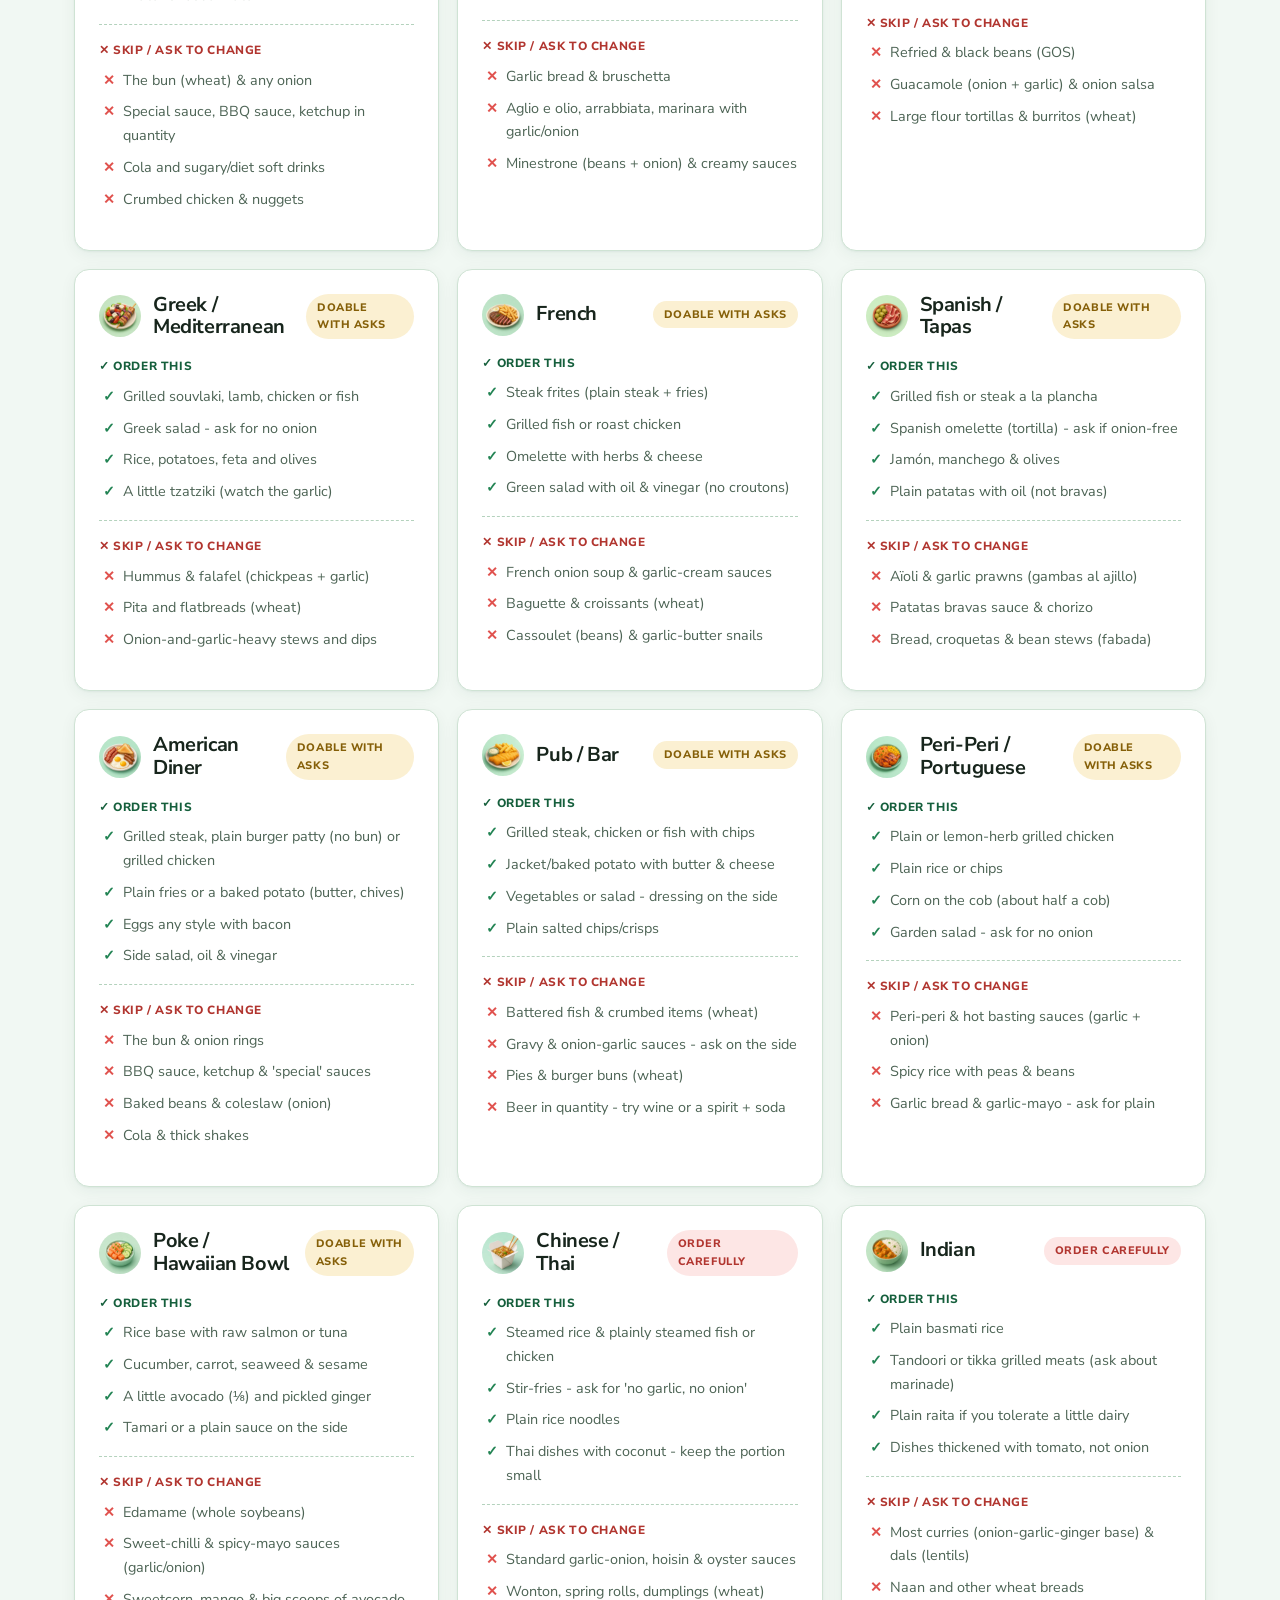
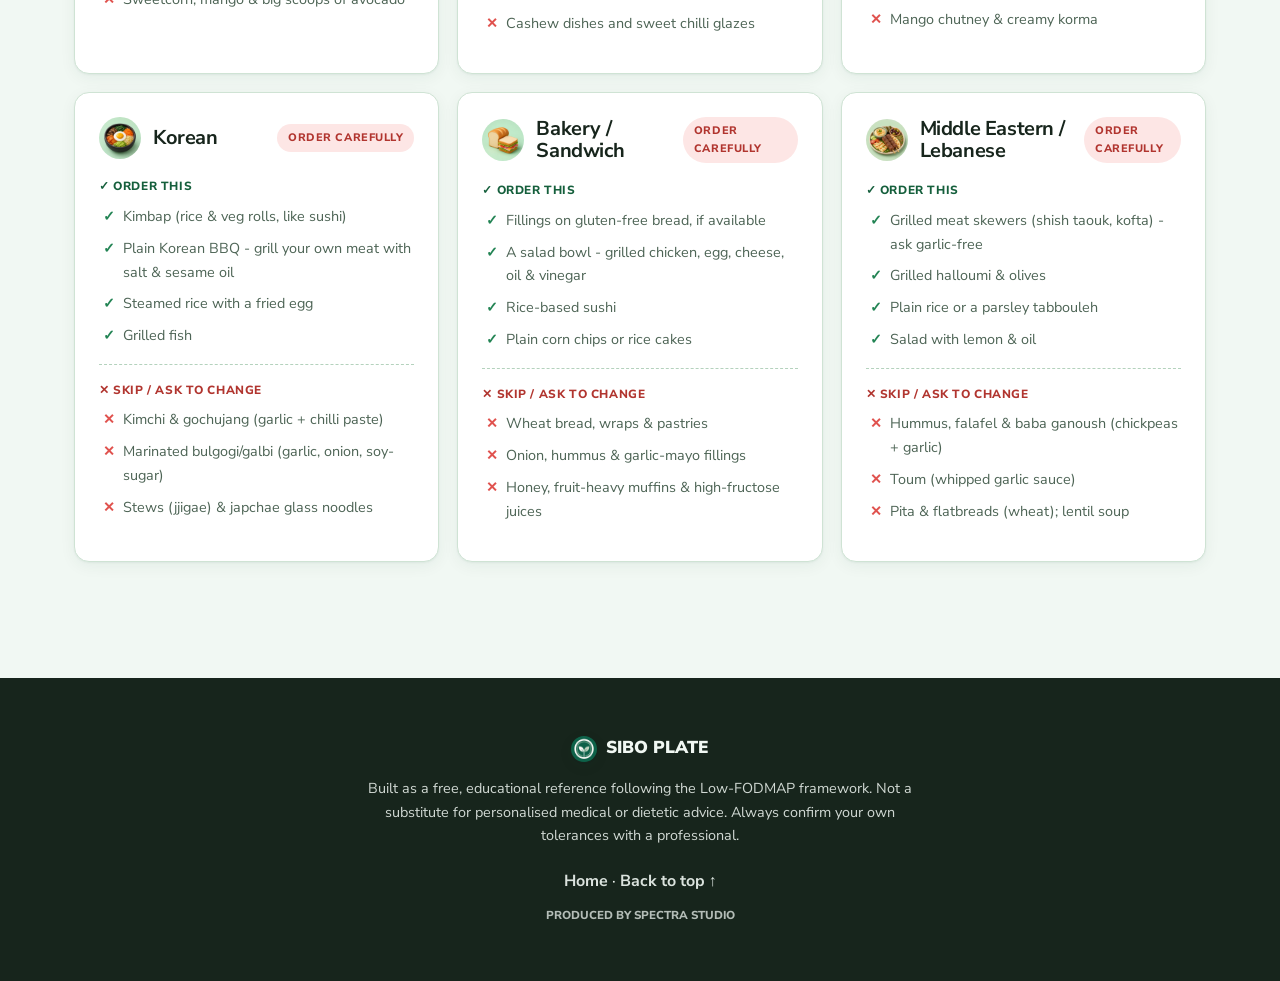
==== commit 82ec71c4: "Finalize SIBO Plate recipes and food filters" ====
--- a/eating-out.html
+++ b/eating-out.html
@@ -7,8 +7,8 @@
   <title>Eating Out · SIBO Plate</title>
 
   <link rel="preload" href="fonts/nunito-sans.woff2" as="font" type="font/woff2" crossorigin />
-  <link rel="stylesheet" href="css/styles.css?v=20260723-1" />
-  <link rel="icon" href="assets/img/logo.webp" />
+  <link rel="stylesheet" href="css/styles.css?v=20260723-10" />
+  <link rel="icon" href="assets/img/logo-v2.webp" />
 </head>
 <body data-page="eatout">
   <main>
@@ -22,8 +22,8 @@
     </section>
   </main>
 
-  <script src="js/data.js?v=20260723-1"></script>
-  <script src="js/layout.js?v=20260723-1"></script>
-  <script src="js/app.js?v=20260723-1"></script>
+  <script src="js/data.js?v=20260723-7"></script>
+  <script src="js/layout.js?v=20260723-8"></script>
+  <script src="js/app.js?v=20260723-6"></script>
 </body>
 </html>
--- a/css/styles.css
+++ b/css/styles.css
@@ -15,29 +15,29 @@
 /* ----------------------------- Design tokens ----------------------------- */
 :root {
   /* Fresh green surfaces (light) */
-  --bg:            #f0faf4;
-  --bg-alt:        #e3f3e8;
+  --bg:            #f1f8f3;
+  --bg-alt:        #e1eee4;
   --surface:       #ffffff;
-  --surface-2:     #eef8f1;
-  --header-bg:     #c7e6cf;
-  --ink:           #16241d;
-  --ink-soft:      #4b6157;
-  --ink-faint:     #84a094;
-  --border:        #d2e7d9;
-  --border-strong: #bcdcc5;
+  --surface-2:     #edf6ef;
+  --header-bg:     #b7d7c0;
+  --ink:           #17251c;
+  --ink-soft:      #4d6455;
+  --ink-faint:     #7e9b88;
+  --border:        #cfe3d4;
+  --border-strong: #b4d2bd;
 
   /* Primary = fresh emerald */
-  --primary:       #109a63;
-  --primary-deep:  #0b774c;
-  --primary-soft:  #d6f0e2;
+  --primary:       #177a50;
+  --primary-deep:  #0d603b;
+  --primary-soft:  #d9ecde;
 
   /* Accent = vivid mint-emerald (CTAs / highlights) */
-  --accent:        #10b981;
-  --accent-deep:   #059669;
-  --accent-soft:   #d3f4e6;
+  --accent:        #268d60;
+  --accent-deep:   #16704a;
+  --accent-soft:   #d8efe0;
 
   /* Traffic lights (clean, accessible) */
-  --green:         #1f9d5f;  --green-bg: #ddf3e6;  --green-ink: #126b3f;
+  --green:         #238454;  --green-bg: #dcefe3;  --green-ink: #155f3c;
   --yellow:        #c8920c;  --yellow-bg:#fbf0d2;  --yellow-ink:#855f08;
   --red:           #e0524e;  --red-bg:   #fde6e5;  --red-ink:   #b1352f;
 
@@ -45,9 +45,9 @@
   --radius:        15px;
   --radius-sm:     11px;
   --radius-lg:     22px;
-  --shadow-sm:     0 1px 2px rgba(16,60,40,.05), 0 4px 16px rgba(16,72,46,.06);
-  --shadow-md:     0 8px 26px rgba(12,70,45,.09), 0 18px 44px rgba(12,70,45,.07);
-  --shadow-lg:     0 28px 70px rgba(8,52,36,.18);
+  --shadow-sm:     0 1px 2px rgba(19,73,50,.05), 0 4px 16px rgba(19,73,50,.06);
+  --shadow-md:     0 8px 26px rgba(15,82,55,.09), 0 18px 44px rgba(15,82,55,.07);
+  --shadow-lg:     0 28px 70px rgba(11,62,42,.18);
 
   --maxw:          1180px;
   --header-h:      70px;
@@ -110,8 +110,9 @@
   border-bottom: 1px solid var(--border-strong);
 }
 .header-inner { max-width: var(--maxw); margin: 0 auto; height: 100%; padding: 0 24px; display: flex; align-items: center; gap: 18px; }
-.brand { display: flex; align-items: center; gap: 9px; font-family: var(--serif); font-weight: 700; font-size: 1.3rem; color: var(--ink); letter-spacing: -.01em; }
+.brand { display: flex; align-items: center; gap: 9px; font-family: var(--sans); font-weight: 900; font-size: 1.08rem; color: var(--ink); }
 .brand:hover { text-decoration: none; }
+.brand-text { font-family: var(--sans); font-weight: 900; text-transform: uppercase; letter-spacing: 0; }
 .brand-mark { font-size: 1.35rem; }
 .main-nav { margin-left: auto; display: flex; gap: 2px; flex-wrap: wrap; }
 .main-nav a { color: var(--ink-soft); font-weight: 600; font-size: .88rem; padding: 8px 12px; border-radius: 999px; transition: color .2s, background .2s; }
@@ -213,10 +214,20 @@
   background: var(--surface); color: var(--ink); font-size: 1rem; font-family: inherit; transition: border-color .2s, box-shadow .2s;
 }
 #foodSearch:focus { outline: none; border-color: var(--accent); box-shadow: 0 0 0 4px var(--accent-soft); }
-.status-filters { display: flex; gap: 8px; flex-wrap: wrap; }
+.status-filters { display: flex; gap: 6px; flex-wrap: wrap; padding: 6px; border: 1px solid var(--border-strong); border-radius: 8px; background: var(--surface-2); box-shadow: var(--shadow-sm); }
 .chip { display: inline-flex; align-items: center; gap: 7px; padding: 10px 17px; border-radius: 999px; font-weight: 700; font-size: .88rem; font-family: inherit; border: 1.5px solid var(--border-strong); background: var(--surface); color: var(--ink-soft); cursor: pointer; transition: all .18s var(--ease); }
 .chip:hover { border-color: var(--accent); color: var(--accent-deep); }
 .chip-status.is-active { background: var(--ink); color: var(--bg); border-color: var(--ink); }
+.status-filters .chip { min-height: 40px; padding: 9px 14px; border-color: transparent; }
+.status-filters .chip-status[data-status="green"] { --status-color: var(--green); --status-bg: var(--green-bg); --status-ink: var(--green-ink); }
+.status-filters .chip-status[data-status="yellow"] { --status-color: #c96d16; --status-bg: #fff0dc; --status-ink: #8a4b08; }
+[data-theme="dark"] .status-filters .chip-status[data-status="yellow"] { --status-color: #efa14a; --status-bg: #30200d; --status-ink: #ffd191; }
+.status-filters .chip-status[data-status="red"] { --status-color: var(--red); --status-bg: var(--red-bg); --status-ink: var(--red-ink); }
+.status-filters .chip-status:not([data-status="all"]) { background: var(--status-bg); border-color: color-mix(in srgb, var(--status-color) 38%, transparent); color: var(--status-ink); }
+.status-filters .dot { width: 8px; height: 8px; flex: 0 0 8px; border-radius: 50%; background: var(--status-color); box-shadow: 0 0 0 3px color-mix(in srgb, var(--status-color) 18%, transparent); }
+.status-filters .chip-status:hover { border-color: var(--status-color, var(--accent)); color: var(--status-ink, var(--accent-deep)); transform: translateY(-1px); }
+.status-filters .chip-status.is-active { background: var(--status-color, var(--ink)); border-color: var(--status-color, var(--ink)); color: #fff; box-shadow: 0 3px 8px color-mix(in srgb, var(--status-color, var(--ink)) 28%, transparent); }
+.status-filters .chip-status.is-active .dot { background: currentColor; box-shadow: 0 0 0 3px color-mix(in srgb, currentColor 18%, transparent); }
 .cat-filters { display: flex; gap: 9px; flex-wrap: wrap; margin-bottom: 24px; }
 .cat-chip { display: inline-flex; align-items: center; gap: 6px; padding: 9px 15px; border-radius: 999px; font-weight: 600; font-size: .86rem; font-family: inherit; border: 1.5px solid var(--border); background: var(--surface); color: var(--ink-soft); cursor: pointer; transition: all .18s var(--ease); }
 .cat-chip:hover { border-color: var(--accent); color: var(--accent-deep); }
@@ -243,9 +254,17 @@
 .cuisine-ico.noimg img { display: none; }
 .cuisine-ico.noimg .cuisine-emoji { display: inline; font-size: 1.95rem; }
 
-/* ----------------------------- A Week's Food ----------------------------- */
-.week-grid { display: grid; grid-template-columns: repeat(auto-fill, minmax(300px, 1fr)); gap: 18px; }
-.day-card { background: var(--surface); border: 1px solid var(--border); border-radius: var(--radius); padding: 22px 24px; box-shadow: var(--shadow-sm); }
+/* ----------------------------- A Week's Food (horizontal scroll strip) ----------------------------- */
+.week-track {
+  display: flex; gap: 18px; overflow-x: auto; overflow-y: hidden;
+  scroll-snap-type: x proximity; padding: 6px 0 16px;
+  scrollbar-width: thin; scrollbar-color: var(--border-strong) transparent;
+}
+.week-track::-webkit-scrollbar { height: 8px; }
+.week-track::-webkit-scrollbar-thumb { background: var(--border-strong); border-radius: 999px; }
+.week-track::-webkit-scrollbar-thumb:hover { background: var(--ink-faint); }
+.week-track:focus-visible { outline: 2px solid var(--accent); outline-offset: 4px; border-radius: var(--radius); }
+.day-card { flex: 0 0 clamp(258px, 80vw, 296px); scroll-snap-align: start; background: var(--surface); border: 1px solid var(--border); border-radius: var(--radius); padding: 22px 24px; box-shadow: var(--shadow-sm); }
 .day-name { font-family: var(--serif); font-size: 1.3rem; margin-bottom: 14px; padding-bottom: 10px; border-bottom: 2px solid var(--accent-soft); color: var(--accent-deep); }
 .day-meals { list-style: none; padding: 0; margin: 0; display: grid; gap: 14px; }
 .day-meal { display: flex; gap: 12px; align-items: flex-start; }
@@ -274,22 +293,26 @@
 .no-results { text-align: center; padding: 44px; color: var(--ink-faint); font-size: 1.05rem; }
 
 /* ----------------------------- Swaps ----------------------------- */
-.swap-grid { display: grid; grid-template-columns: repeat(auto-fill, minmax(340px, 1fr)); gap: 18px; }
-.swap-card { background: var(--surface); border: 1px solid var(--border); border-radius: var(--radius); overflow: hidden; box-shadow: var(--shadow-sm); transition: transform .2s var(--ease), box-shadow .2s; }
-.swap-card:hover { transform: translateY(-4px); box-shadow: var(--shadow-md); }
-.swap-head { display: flex; align-items: center; gap: 12px; padding: 17px 20px; }
-.swap-emoji { font-size: 1.7rem; }
-.swap-head h3 { font-size: 1.12rem; }
-.swap-row { padding: 15px 20px; }
-.swap-row.avoid { background: var(--red-bg); }
-.swap-row.eat   { background: var(--green-bg); }
-.swap-tag { display: inline-flex; align-items: center; gap: 6px; font-size: .7rem; font-weight: 800; text-transform: uppercase; letter-spacing: .05em; margin-bottom: 6px; font-family: var(--sans); }
-.swap-row.avoid .swap-tag { color: var(--red-ink); }
-.swap-row.eat .swap-tag { color: var(--green-ink); }
-.swap-title { font-family: var(--serif); font-weight: 600; color: var(--ink); font-size: 1.12rem; }
-.swap-detail { font-size: .88rem; color: var(--ink-soft); margin-top: 4px; }
-.swap-arrow { text-align: center; margin: -8px 0; position: relative; z-index: 1; }
-.swap-arrow span { background: var(--surface); border: 1px solid var(--border-strong); border-radius: 50%; width: 32px; height: 32px; display: inline-grid; place-items: center; box-shadow: var(--shadow-sm); color: var(--accent); font-weight: 800; }
+.swap-grid { display: grid; grid-template-columns: repeat(auto-fill, minmax(300px, 1fr)); gap: 18px; align-items: stretch; }
+.swap-card { display: flex; flex-direction: column; background: var(--surface); border: 1px solid var(--border); border-radius: var(--radius); overflow: hidden; box-shadow: var(--shadow-sm); transition: transform .2s var(--ease), box-shadow .2s, border-color .2s; }
+.swap-card:hover { transform: translateY(-4px); box-shadow: var(--shadow-md); border-color: var(--border-strong); }
+.swap-head { display: flex; align-items: center; gap: 13px; padding: 17px 19px; border-bottom: 1px solid var(--border); }
+.swap-emoji { width: 44px; height: 44px; flex: none; display: grid; place-items: center; font-size: 1.5rem; background: var(--surface-2); border: 1px solid var(--border); border-radius: 13px; }
+.swap-head h3 { font-size: 1.08rem; font-weight: 700; line-height: 1.25; color: var(--ink); letter-spacing: -.01em; }
+.swap-body { display: flex; flex-direction: column; flex: 1; padding: 17px 19px 19px; }
+.swap-tag { display: inline-flex; align-items: center; gap: 7px; font-size: .67rem; font-weight: 800; text-transform: uppercase; letter-spacing: .06em; font-family: var(--sans); }
+.swap-mark { display: inline-grid; place-items: center; width: 18px; height: 18px; border-radius: 50%; font-size: .6rem; }
+.swap-tag.skip { color: var(--red-ink); }
+.swap-tag.skip .swap-mark { background: var(--red-bg); color: var(--red-ink); }
+.swap-tag.pick { color: var(--green-ink); }
+.swap-tag.pick .swap-mark { background: var(--green-bg); color: var(--green-ink); }
+.swap-why { margin-top: 9px; font-size: .89rem; color: var(--ink-soft); line-height: 1.5; }
+.swap-connector { display: flex; align-items: center; gap: 11px; margin-top: auto; margin-bottom: 15px; padding-top: 15px; }
+.swap-connector::before, .swap-connector::after { content: ""; flex: 1; height: 1px; background: var(--border); }
+.swap-connector span { flex: none; display: inline-grid; place-items: center; width: 27px; height: 27px; border-radius: 50%; border: 1px solid var(--border-strong); background: var(--surface); color: var(--accent); font-weight: 800; font-size: .92rem; box-shadow: var(--shadow-sm); }
+.swap-pick { background: var(--green-bg); border: 1px solid color-mix(in srgb, var(--green) 24%, transparent); border-radius: var(--radius-sm); padding: 14px 16px; }
+.swap-eat { margin-top: 9px; font-family: var(--serif); font-weight: 700; color: var(--green-ink); font-size: 1.04rem; line-height: 1.28; }
+.swap-how { margin-top: 6px; font-size: .87rem; color: var(--ink-soft); line-height: 1.5; }
 
 /* ----------------------------- Snacks ----------------------------- */
 .snack-grid { display: grid; grid-template-columns: repeat(auto-fill, minmax(252px, 1fr)); gap: 15px; }
@@ -413,12 +436,12 @@
 .site-footer { background: var(--ink); color: var(--bg); padding: 56px 24px; margin-top: 16px; }
 [data-theme="dark"] .site-footer { background: #08100d; color: var(--ink); }
 [data-theme="dark"] .footer-meta a { color: var(--ink); }
-.footer-inner { position: relative; max-width: var(--maxw); min-height: 148px; margin: 0 auto; text-align: center; }
-.footer-brand { display: inline-flex; align-items: center; gap: 9px; font-family: var(--serif); font-weight: 700; font-size: 1.35rem; margin-bottom: 14px; }
+.footer-inner { max-width: var(--maxw); margin: 0 auto; display: grid; justify-items: center; text-align: center; }
+.footer-brand { display: inline-flex; align-items: center; gap: 9px; font-family: var(--sans); font-size: 1.08rem; margin-bottom: 14px; }
 .footer-note { max-width: 62ch; margin: 0 auto; font-size: .9rem; opacity: .85; }
 .footer-meta { margin-top: 20px; }
 .footer-meta a { color: var(--bg); font-weight: 700; opacity: .9; }
-.footer-credit { position: absolute; right: 0; bottom: 0; margin: 0; font-size: .78rem; font-weight: 800; letter-spacing: .04em; text-transform: uppercase; opacity: .72; }
+.footer-credit { margin: 12px 0 0; font-size: .72rem; font-weight: 800; letter-spacing: 0; text-transform: uppercase; opacity: .72; }
 
 /* ----------------------------- Reveal animation ----------------------------- */
 .reveal { opacity: 0; transform: translateY(24px); transition: opacity .7s var(--ease), transform .7s var(--ease); }
@@ -446,11 +469,12 @@
   .principles-grid { grid-template-columns: 1fr; }
   .explorer-controls { flex-direction: column; align-items: stretch; }
   .search-wrap { max-width: none; flex: none; width: 100%; }
+  .status-filters .chip { flex: 1 1 118px; justify-content: center; }
   .hero-cta .btn { flex: 1 1 auto; justify-content: center; }
   .modal-card { padding: 26px 20px; }
   .glance-list li { grid-template-columns: 1fr; gap: 2px; }
   .footer-inner { min-height: 0; padding-bottom: 28px; }
-  .footer-credit { left: 0; right: 0; text-align: center; }
+
 }
 
 /* ----------------------------- Print ----------------------------- */
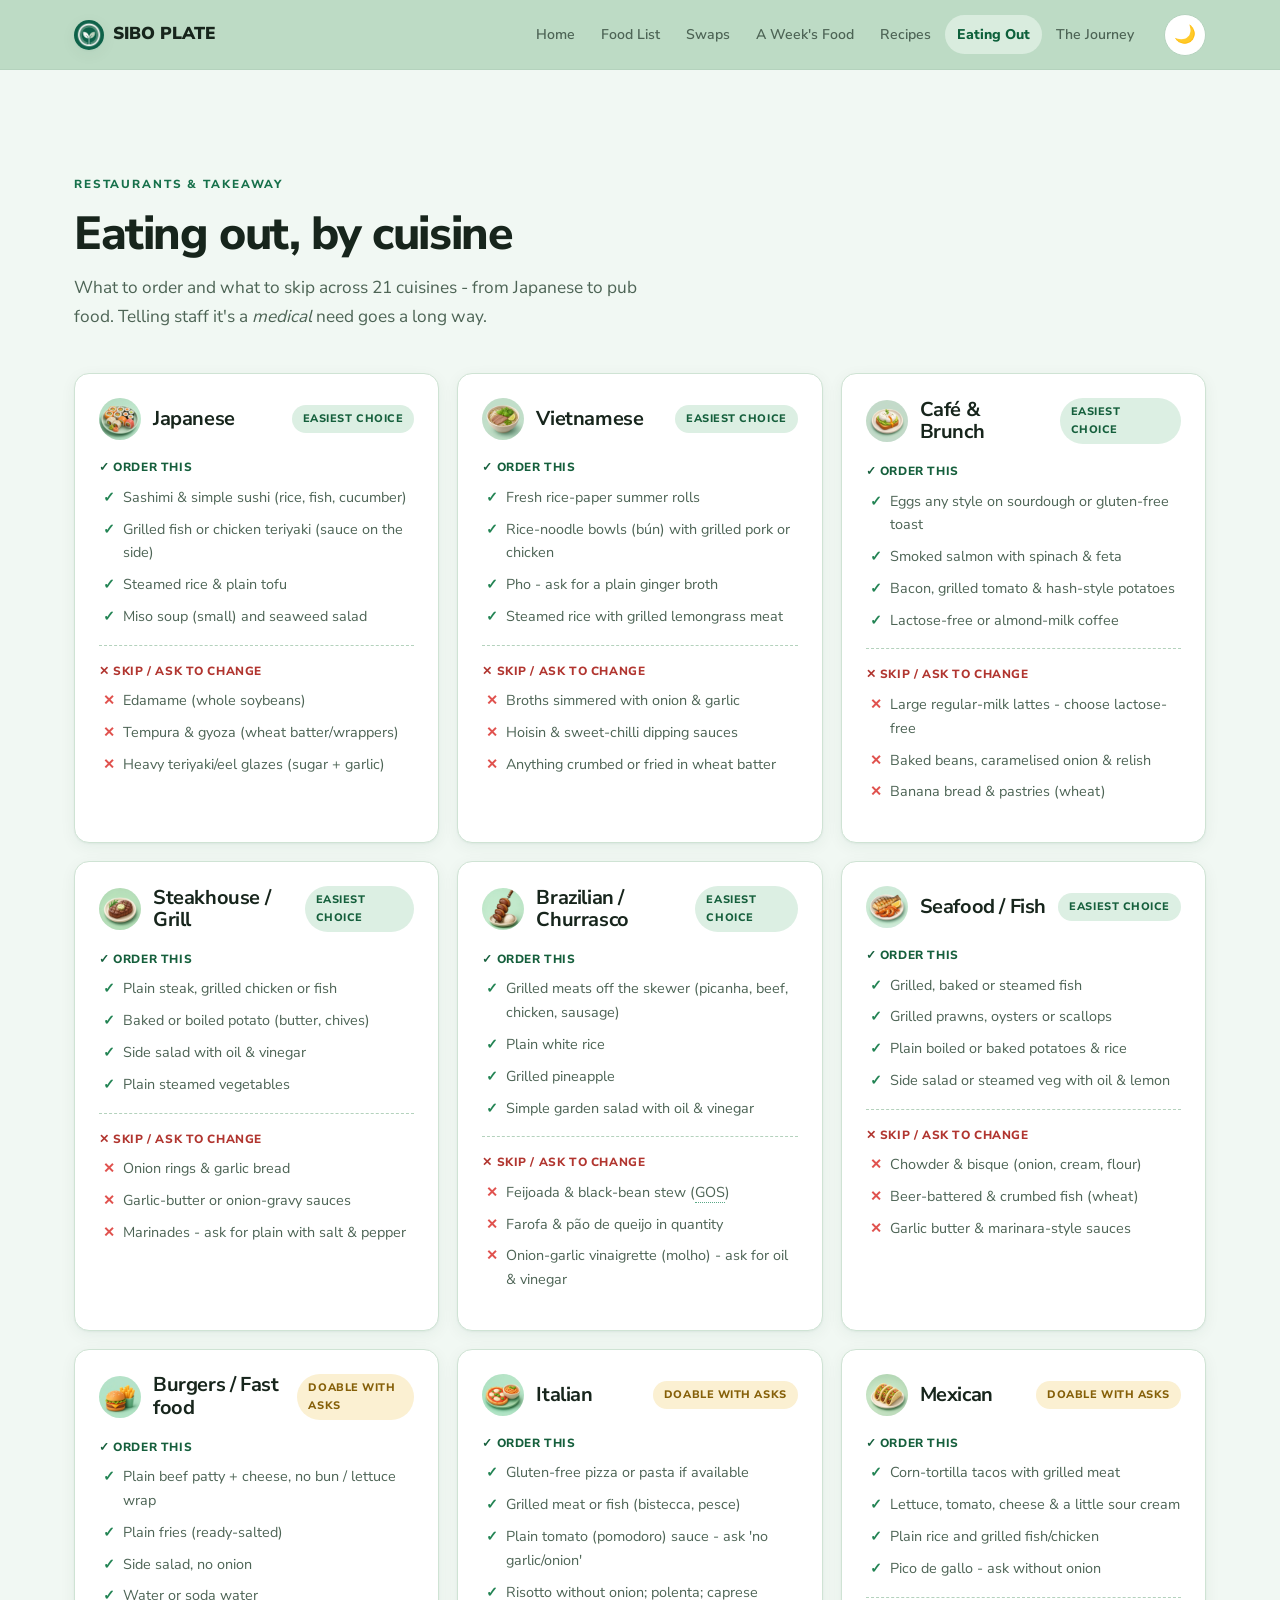
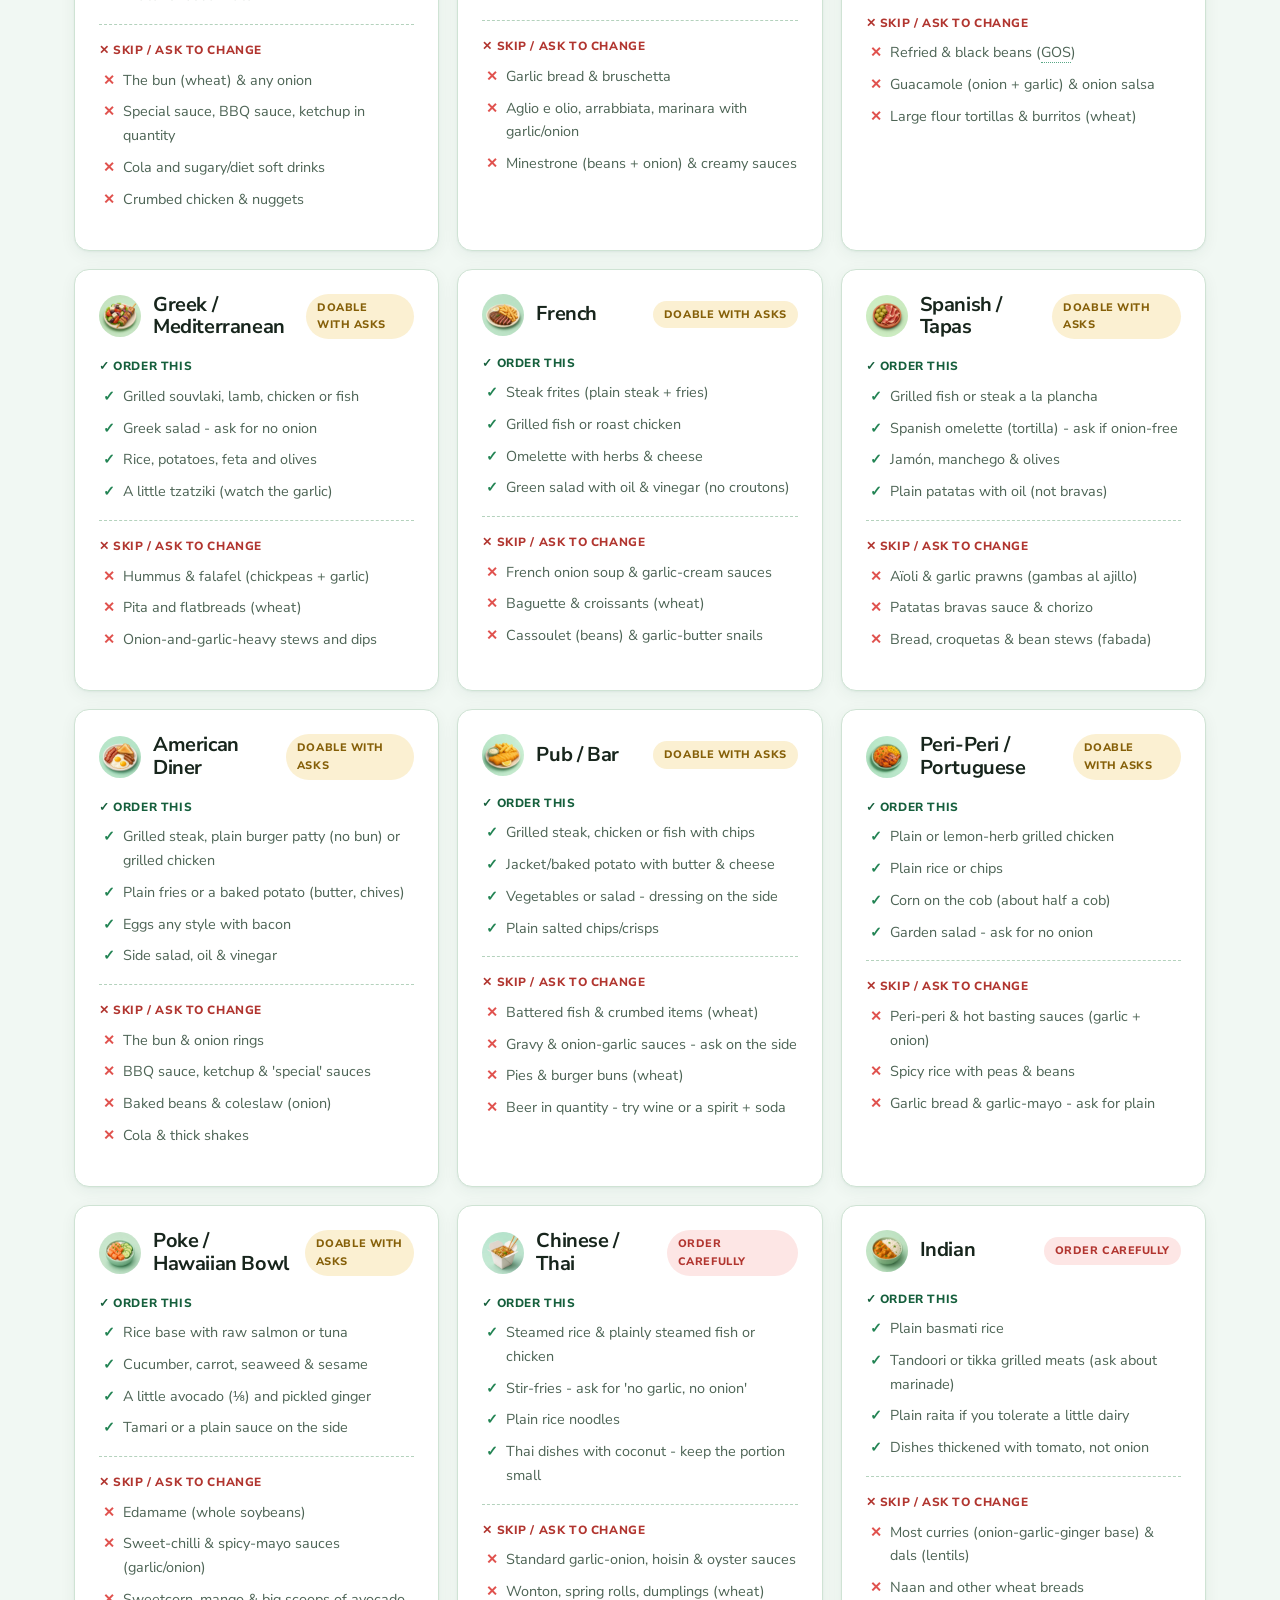
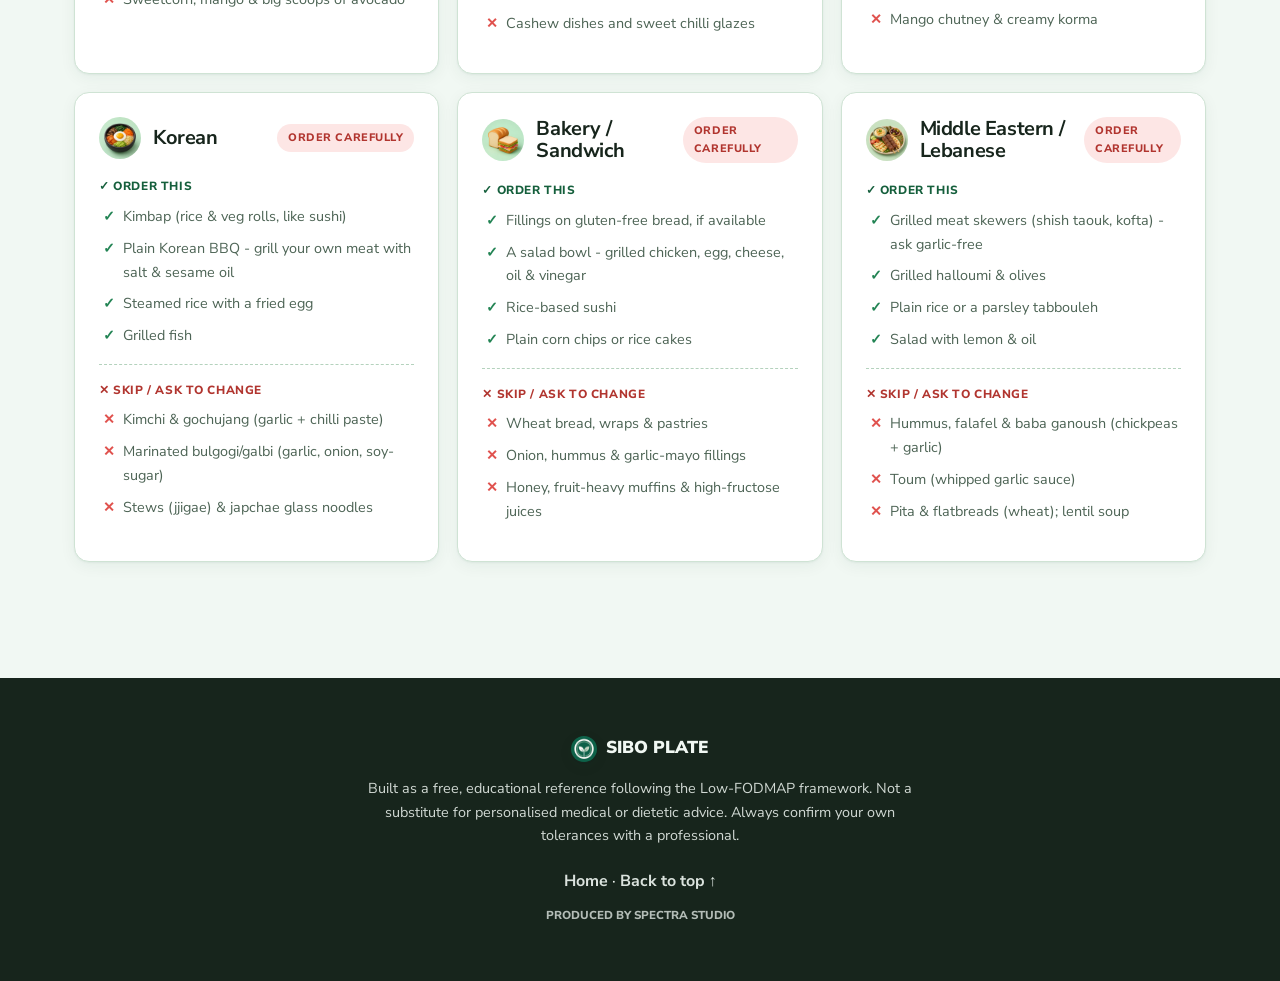
==== commit a84a7b5e: "Add glossary tooltips for dietary terms" ====
--- a/eating-out.html
+++ b/eating-out.html
@@ -7,7 +7,7 @@
   <title>Eating Out · SIBO Plate</title>
 
   <link rel="preload" href="fonts/nunito-sans.woff2" as="font" type="font/woff2" crossorigin />
-  <link rel="stylesheet" href="css/styles.css?v=20260723-10" />
+  <link rel="stylesheet" href="css/styles.css?v=20260724-1" />
   <link rel="icon" href="assets/img/logo-v2.webp" />
 </head>
 <body data-page="eatout">
@@ -24,6 +24,6 @@
 
   <script src="js/data.js?v=20260723-7"></script>
   <script src="js/layout.js?v=20260723-8"></script>
-  <script src="js/app.js?v=20260723-6"></script>
+  <script src="js/app.js?v=20260724-3"></script>
 </body>
 </html>
--- a/css/styles.css
+++ b/css/styles.css
@@ -101,6 +101,41 @@
 a:hover { text-decoration: underline; }
 em { font-style: italic; }
 ::selection { background: var(--accent-soft); color: var(--accent-deep); }
+/* ----------------------------- Abbreviation tips ----------------------------- */
+.abbr-term {
+  border-bottom: 1px dotted color-mix(in srgb, var(--accent) 76%, transparent);
+  cursor: help;
+  text-decoration: none;
+  text-underline-offset: 3px;
+}
+.abbr-term:focus-visible {
+  outline: 2px solid var(--accent);
+  outline-offset: 3px;
+  border-radius: 4px;
+}
+.abbr-tooltip {
+  position: fixed;
+  z-index: 220;
+  max-width: min(280px, calc(100vw - 24px));
+  padding: 10px 12px;
+  border: 1px solid color-mix(in srgb, var(--border-strong) 64%, transparent);
+  border-radius: 8px;
+  background: color-mix(in srgb, var(--ink) 96%, transparent);
+  color: var(--bg);
+  box-shadow: var(--shadow-lg);
+  font-size: .84rem;
+  font-weight: 600;
+  line-height: 1.42;
+  pointer-events: none;
+  opacity: 0;
+  transform: translateY(3px);
+  transition: opacity .14s var(--ease), transform .14s var(--ease);
+}
+.abbr-tooltip.is-visible {
+  opacity: 1;
+  transform: translateY(0);
+}
+.abbr-tooltip[hidden] { display: none; }
 
 /* ----------------------------- Header ----------------------------- */
 .site-header {
